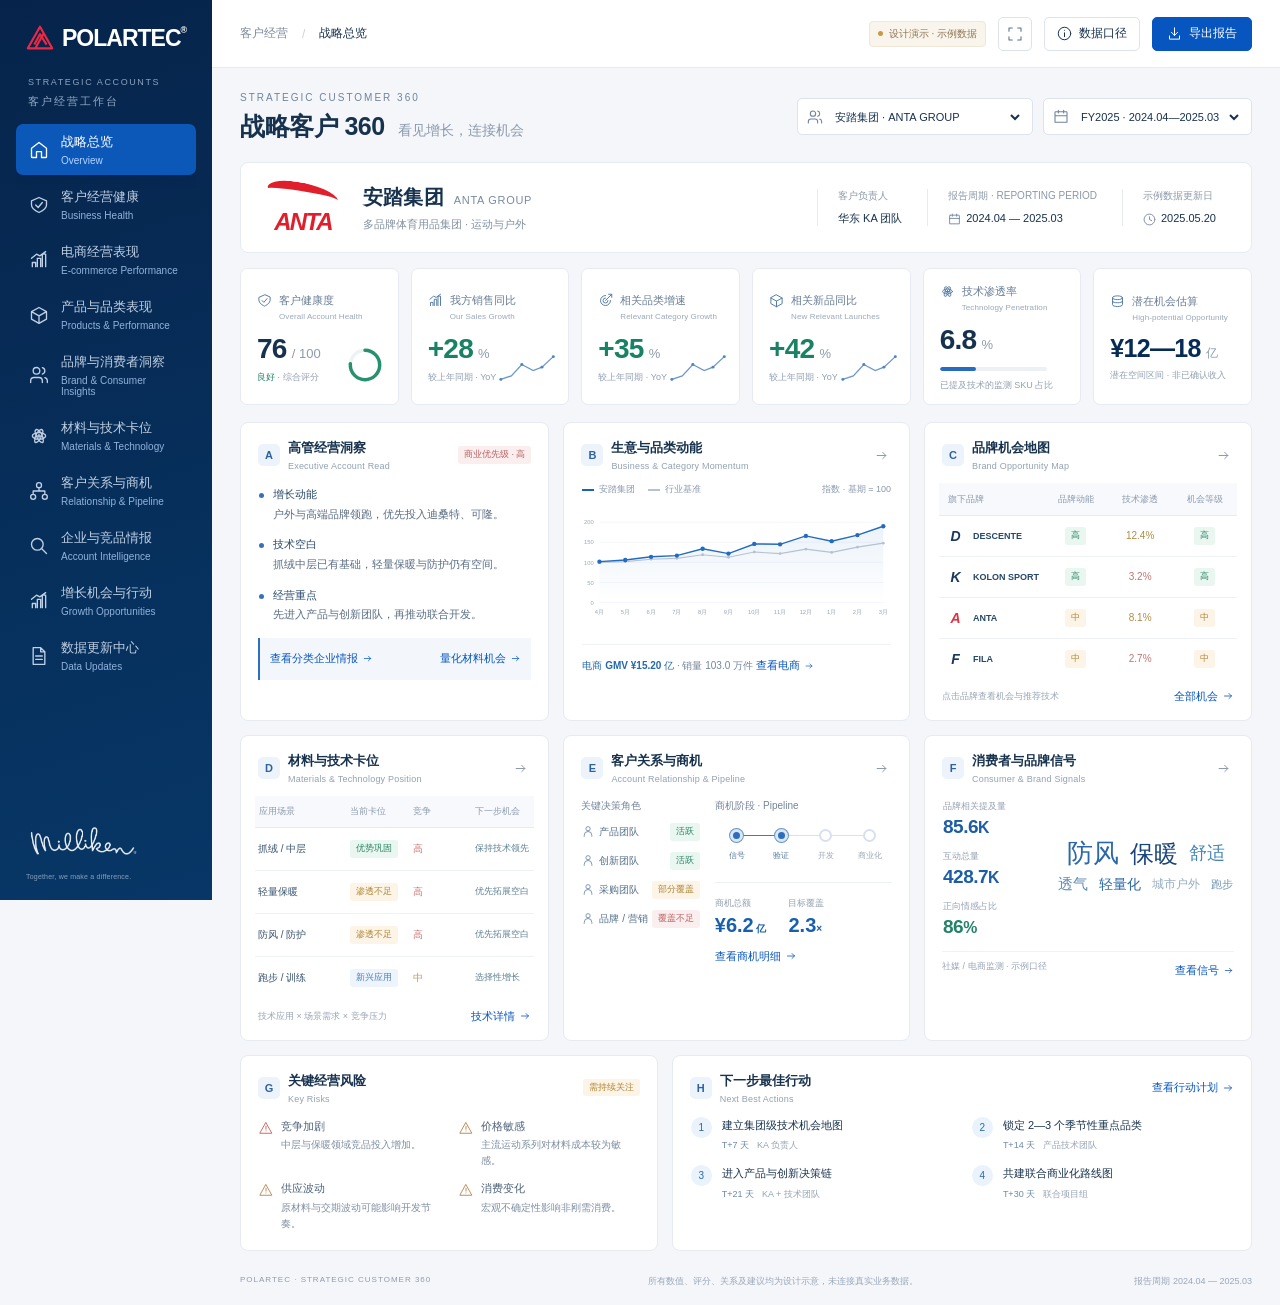
==== index.html @ 9e2d5780 "Build Polartec strategic customer 360 interactive demo" ====
<!doctype html>
<html lang="zh-CN">
<head>
  <meta charset="UTF-8">
  <meta name="viewport" content="width=device-width, initial-scale=1">
  <meta name="theme-color" content="#062b58">
  <meta name="description" content="美利肯 Polartec 战略客户经营看板交互设计演示。全部业务数据为示意数据。">
  <title>Polartec · Strategic Customer 360</title>
  <link rel="stylesheet" href="styles.css">
  <link rel="stylesheet" href="business.css">
</head>
<body>
  <aside class="sidebar" aria-label="主导航">
    <a href="#overview" class="wordmark" aria-label="Polartec 首页"><svg width="30" height="30" viewBox="0 0 32 32" fill="none" aria-hidden="true"><path d="M3 27 16 4l13 23H3Zm7-4 6-11 7 11M11 27 20 11" stroke="#ec2945" stroke-width="2.3" stroke-linejoin="round"/></svg><span>POLARTEC<sup>®</sup></span></a>
    <div class="workspace-label">STRATEGIC ACCOUNTS <span>客户经营工作台</span></div>
    <nav id="nav"></nav>
    <button class="mobile-nav-toggle" id="mobile-nav-toggle" aria-label="打开全部菜单" aria-expanded="false">•••</button>
    <div class="sidebar-bottom"><div class="account-team"><span class="avatar">KA</span><div><strong>战略客户团队</strong><span>Polartec China</span></div></div><img src="milliken-logo.png" class="milliken" alt="Milliken"><div class="sidebar-caption">Together, we make a difference.</div></div>
  </aside>
  <div class="app-shell">
    <header class="topbar"><div class="breadcrumb">客户经营 <span>/</span> <strong id="crumb">战略总览</strong></div><div class="topbar-tools"><span class="demo-label"><i></i> 设计演示 · 示例数据</span><button class="icon-button" id="present" title="会议展示模式" aria-label="开启会议展示模式"></button><button class="quiet-button" id="definitions"></button><button class="primary-button" id="export"></button></div></header>
    <main id="main"></main>
    <footer><span>POLARTEC · STRATEGIC CUSTOMER 360</span><span>所有数值、评分、关系及建议均为设计示意，未连接真实业务数据。</span><span id="foot-period"></span></footer>
  </div>
  <div id="modal-root"></div><div id="toast" role="status" aria-live="polite"></div>
  <button id="exit-present" hidden>退出展示模式 <kbd>Esc</kbd></button>
  <script src="jszip.min.js"></script><script src="data.js"></script><script src="app.js"></script><script src="business.js"></script>
</body>
</html>
---- styles.css ----
:root{--navy:#072b57;--blue:#0756bf;--blue2:#2674ce;--ink:#17324e;--muted:#7d8a9c;--line:#e6ebf2;--bg:#f4f6fa;--green:#198164;--amber:#b97c19;--red:#c65452;--font:Inter,"Arial","PingFang SC","Microsoft YaHei",sans-serif}
*{box-sizing:border-box}body{margin:0;background:var(--bg);color:var(--ink);font-family:var(--font);font-size:14px;-webkit-font-smoothing:antialiased}button,select,input{font:inherit}button,a,select,input{outline-offset:4px}button{cursor:pointer}button{color:inherit}a{color:inherit;text-decoration:none}button:disabled{opacity:.5;cursor:default}svg{vertical-align:middle;flex-shrink:0}.sidebar{position:fixed;inset:0 auto 0 0;width:212px;background:linear-gradient(163deg,#06244b,#073767);color:#d2dced;display:flex;flex-direction:column;padding:28px 16px;z-index:30}.wordmark{display:flex;align-items:center;gap:7px;margin:2px 9px 36px;color:#fff;font-size:23px;font-weight:800;letter-spacing:-1px}.wordmark sup{font-size:9px;vertical-align:top;letter-spacing:0}.workspace-label{font-size:9px;letter-spacing:1.6px;color:#8ca2bd;padding:0 12px;margin-bottom:19px}.workspace-label span{display:block;font-size:11px;letter-spacing:2px;margin-top:7px;color:#91a9c5}nav{display:flex;flex-direction:column;gap:7px}nav a{display:flex;align-items:center;gap:12px;padding:13px 13px;border-radius:7px;color:#c1d0e3;font-size:13px;transition:background .15s}nav a.active{background:#0c58b9;color:#fff;box-shadow:0 4px 12px #001c4b28}nav a:hover{background:#ffffff12}nav a.active:hover{background:#0c58b9}nav a span small{display:block;font-size:10px;margin-top:4px;color:#91b3dc;font-weight:400}nav a.active small{color:#b4d4ff}.nav-divider{height:1px;background:#ffffff15;margin:15px 12px}.sidebar-bottom{margin-top:auto;padding:28px 10px 0}.account-team{display:flex;gap:10px;align-items:center;padding-bottom:23px;margin-bottom:25px;border-bottom:1px solid #ffffff18}.avatar{display:grid;place-items:center;width:33px;height:33px;border:1px solid #ffffff25;border-radius:50%;font-size:11px;background:#ffffff0c}.account-team strong{font-size:11px;font-weight:500}.account-team div span{display:block;font-size:10px;color:#809cbf;margin-top:4px}.milliken{width:133px;filter:brightness(0) invert(1);opacity:.92}.sidebar-caption{font-size:8px;letter-spacing:.2px;color:#87a0bf;margin-top:11px;white-space:nowrap}.app-shell{margin-left:212px}.topbar{height:68px;border-bottom:1px solid var(--line);background:#fff;display:flex;align-items:center;justify-content:space-between;padding:0 28px;gap:20px}.breadcrumb{display:flex;align-items:center;gap:14px;font-size:12px;color:var(--muted);white-space:nowrap}.breadcrumb span{color:#c9d2dd}.breadcrumb strong{font-weight:500;color:var(--ink)}.topbar-tools{display:flex;align-items:center;gap:12px}.demo-label{font-size:10px;display:flex;align-items:center;gap:6px;color:#8e7656;background:#f9f5ec;border:1px solid #f0e8d5;padding:5px 8px;border-radius:4px;white-space:nowrap}.demo-label i{width:5px;height:5px;background:#c59a4a;border-radius:50%}.primary-button,.quiet-button,.icon-button{height:34px;border-radius:5px;display:inline-flex;align-items:center;justify-content:center;gap:7px;white-space:nowrap}.primary-button{background:var(--blue);color:#fff;border:1px solid var(--blue);padding:0 14px;font-size:12px;font-weight:500}.primary-button:hover{background:#064b9f}.quiet-button{background:#fff;border:1px solid #dce3ec;padding:0 12px;font-size:12px}.quiet-button:hover,.icon-button:hover{background:#f0f5fc}.icon-button{width:34px;border:1px solid #dce3ec;background:#fff;color:#59728d}.text-button{background:none;border:0;color:var(--blue);padding:3px 0;display:inline-flex;align-items:center;gap:4px;font-size:11px}.text-button:hover{text-decoration:underline}main{padding:24px 28px 12px;max-width:2000px;margin:auto}.page-title{display:flex;justify-content:space-between;align-items:center;margin-bottom:21px}.eyebrow{font-size:10px;letter-spacing:2px;color:#708499;margin:0 0 8px}.page-title h1{font-size:25px;letter-spacing:-.5px;margin:0;font-weight:650;line-height:1.2}.page-title h1 span{font-size:14px;color:#8c9aae;margin-left:13px;font-weight:400;letter-spacing:0}.filter-tools{display:flex;gap:10px;align-items:center}.select-wrap{height:37px;border:1px solid #dce3ec;border-radius:5px;background:#fff;display:flex;align-items:center;gap:8px;padding:0 9px;color:#6f829a}.select-wrap select{border:none;background:transparent;color:var(--ink);font-size:11px;max-width:206px;padding-right:6px;cursor:pointer}.customer-banner{border:1px solid var(--line);border-radius:8px;background:#fff;display:flex;align-items:center;justify-content:space-between;padding:18px 22px;margin-bottom:15px;min-height:91px;position:relative;overflow:hidden}.customer-banner:after{content:"";position:absolute;width:190px;height:150px;right:-64px;bottom:-130px;border:40px solid #f1f5fb;transform:rotate(-27deg);pointer-events:none}.customer-id{display:flex;align-items:center;gap:20px}.customer-logo{font-size:24px;font-style:italic;font-weight:900;letter-spacing:-1.8px;color:#e11e2b;min-width:80px;text-align:center;line-height:1}.customer-logo.anta:before{content:"";display:block;width:66px;height:16px;border-top:9px solid #e11e2b;border-radius:70% 80% 0 0;transform:skew(25deg) rotate(9deg);margin:auto auto 3px}.customer-logo.bosideng{font-size:16px;letter-spacing:-.8px}.customer-logo.lining{font-size:18px}.customer-names h2{font-size:20px;margin:0 0 6px;letter-spacing:.2px}.customer-names h2 span{font-size:11px;color:#788ba1;font-weight:400;margin-left:10px;letter-spacing:.7px}.customer-names p{font-size:11px;color:#8190a0;margin:0}.customer-meta{display:flex;gap:25px;margin-right:13px}.meta-item{padding-left:20px;border-left:1px solid var(--line)}.meta-item span{display:block;font-size:10px;color:#8b98a8;margin-bottom:6px}.meta-item strong{font-size:11px;font-weight:500}.meta-item strong svg{margin-right:5px;color:#6b81a0}.kpi-row{display:grid;grid-template-columns:repeat(6,minmax(0,1fr));gap:12px;margin-bottom:17px}.kpi{border:1px solid var(--line);border-radius:7px;background:#fff;padding:15px 16px 12px;position:relative;text-align:left;min-height:118px;transition:border-color .15s,box-shadow .15s;overflow:hidden}.kpi:hover{border-color:#9dbce5;box-shadow:0 4px 14px #183a6810}.kpi-kicker{display:flex;align-items:center;gap:7px;font-size:11px;color:#687d96;margin-bottom:4px}.kpi-kicker svg{color:#567ea9;width:15px;height:15px}.kpi-en{font-size:8px;color:#9aa8b9;display:block;letter-spacing:.1px;padding-left:22px;min-height:11px}.kpi-number{display:flex;align-items:baseline;gap:5px;margin-top:12px;font-size:28px;font-weight:650;letter-spacing:-.7px;line-height:1}.kpi-number small{font-size:13px;color:#8d9baa;letter-spacing:0;font-weight:400}.positive{color:var(--green)}.kpi-foot{font-size:9px;color:#91a0b1;margin-top:8px}.kpi-foot span{font-weight:500;color:var(--green)}.kpi-spark{position:absolute;right:12px;bottom:22px;width:57px;height:28px;opacity:.8}.health-ring{position:absolute;right:14px;bottom:20px;width:38px;height:38px}.mini-progress{height:4px;background:#edf1f6;border-radius:4px;width:86%;margin-top:13px;overflow:hidden}.mini-progress i{display:block;background:#276cc2;height:100%;border-radius:4px}.opportunity-number{font-size:25px;color:var(--navy);white-space:nowrap}.opportunity-number small{font-size:12px}.overview-grid{display:grid;grid-template-columns:1fr 1.12fr 1.06fr;gap:14px}.card{background:#fff;border:1px solid var(--line);border-radius:8px;min-width:0;overflow:hidden}.card-head{display:flex;align-items:center;justify-content:space-between;gap:7px;padding:16px 17px 12px}.card-heading{display:flex;align-items:center;gap:8px;min-width:0}.section-letter{width:22px;height:22px;border-radius:5px;background:#edf3fb;color:#2d629e;font-size:11px;display:grid;place-items:center;flex-shrink:0;font-weight:600}.card h3{font-size:13px;margin:0;font-weight:600;white-space:nowrap}.card-heading small{display:block;font-size:9px;color:#92a1b2;font-weight:400;margin-top:4px;letter-spacing:.2px}.more{background:none;border:0;padding:3px;color:#8c9cae}.badge{display:inline-flex;align-items:center;justify-content:center;border-radius:3px;font-size:9px;line-height:1.1;padding:4px 6px;white-space:nowrap;gap:3px;font-weight:500}.badge.good{background:#eaf6f0;color:#278366}.badge.warn{background:#fcf4e6;color:#b18435}.badge.risk{background:#faeeee;color:#ba6262}.badge.blue{background:#edf4fc;color:#4c7fb6}.badge.neutral{background:#f0f2f6;color:#8391a2}.insight-list{padding:2px 18px 5px;display:grid;gap:12px}.insight-item{display:flex;gap:9px;align-items:flex-start;line-height:1.7}.insight-marker{height:5px;width:5px;flex-shrink:0;border-radius:50%;background:#3772b9;margin-top:8px}.insight-item p{font-size:11px;margin:0;color:#596d83}.insight-item p strong{display:block;font-size:11px;color:#294a6c;font-weight:550;margin-bottom:1px}.insight-foot{margin:9px 17px 15px;padding:9px 10px;background:#f3f7fc;border-left:2px solid #2b70c2;font-size:10px;color:#587695;line-height:1.6}.legend{display:flex;align-items:center;gap:13px;padding:0 18px;margin:0 0 4px;font-size:9px;color:#8a99ac}.legend span{display:flex;align-items:center;gap:5px}.legend i{display:block;width:12px;height:2px;background:#1762ba}.legend .gray{background:#b7c2d1}.line-chart{padding:0 13px;position:relative}.line-chart svg{width:100%;height:135px;overflow:visible}.chart-note{margin:9px 18px 14px;border-top:1px solid #eef1f5;padding-top:9px;color:#73879c;font-size:10px;line-height:1.6}.chart-note strong{color:#2568ac;font-weight:550}.chart-tooltip{position:absolute;background:#173d66;color:#fff;box-shadow:0 4px 15px #12345630;border-radius:4px;padding:8px 10px;font-size:10px;line-height:1.8;pointer-events:none;transform:translateX(-50%);z-index:10;min-width:120px}.chart-tooltip strong{font-size:11px;display:block}.chart-point{cursor:pointer}.chart-point:hover{stroke-width:7;stroke:#b5d7ff}.matrix{width:calc(100% - 28px);margin:0 14px 0;border-collapse:collapse;table-layout:fixed}.matrix th{color:#8b9aad;font-size:9px;font-weight:400;padding:9px 3px;text-align:center;border-bottom:1px solid #e7ecf2;background:#f7f9fc;line-height:1.6}.matrix th:first-child{text-align:left;padding-left:9px;width:35%}.matrix td{text-align:center;font-size:10px;padding:11px 3px;border-bottom:1px solid #eef1f6;line-height:1.2}.matrix td:first-child{text-align:left;padding-left:5px}.matrix tr:last-child td{border:0}.matrix tbody tr{cursor:pointer}.matrix tbody tr:hover{background:#f5f8fd}.brand-cell{display:flex;align-items:center;gap:6px;font-size:9px;font-weight:600;color:#274968;white-space:nowrap}.brand-symbol{font-family:Arial,sans-serif;font-style:italic;font-size:14px;font-weight:900;display:grid;place-items:center;width:23px;flex-shrink:0;color:#1a385b}.brand-symbol.red{color:#dc3444}.brand-count{color:#93a1b1;font-size:9px;font-weight:400;padding-top:7px;display:block}.card-bottom{padding:7px 17px 13px;display:flex;justify-content:space-between;align-items:center;font-size:9px;color:#98a5b5}.material-table{width:calc(100% - 28px);margin:0 14px;border-collapse:collapse;table-layout:fixed}.material-table th{font-size:9px;background:#f7f9fc;color:#8b9aad;font-weight:400;padding:9px 3px;border-bottom:1px solid var(--line);text-align:left}.material-table th:first-child{width:33%;padding-left:4px}.material-table td{font-size:10px;padding:12px 3px;border-bottom:1px solid #eef1f6}.material-table tr:last-child td{border:0}.material-table td:first-child{font-weight:500;color:#38536e}.material-table .next{font-size:9px;color:#5c8194}.material-table tbody tr{cursor:pointer}.material-table tbody tr:hover{background:#f5f8fd}.relationship-body{display:grid;grid-template-columns:.8fr 1.2fr;gap:15px;padding:3px 17px 12px}.subhead{font-size:10px;color:#72859b;font-weight:500;margin-bottom:10px}.roles{display:flex;flex-direction:column;gap:11px}.role{display:flex;align-items:center;justify-content:space-between;gap:4px;white-space:nowrap;font-size:10px;color:#526e88}.role>span:first-child{display:flex;align-items:center;gap:5px}.role svg{color:#6e8ba9}.stages{display:flex;margin-top:16px;margin-bottom:21px;justify-content:space-between}.stage{position:relative;flex:1;text-align:center;font-size:8px;color:#9aa7b7}.stage:before{content:"";height:1px;left:-50%;right:50%;top:6px;background:#d9e1ec;position:absolute}.stage:first-child:before{display:none}.stage-dot{width:13px;height:13px;border:2px solid #d7e0ec;background:#fff;border-radius:50%;display:block;position:relative;margin:0 auto 8px;z-index:1}.stage.done:before{background:#397bc5}.stage.done .stage-dot{background:#2c6dbc;border:3px solid #d9e7f7;box-shadow:0 0 0 1px #6795c8}.stage.done{color:#557a9f}.pipeline-kpis{border-top:1px solid #edf1f6;display:flex;gap:22px;padding-top:10px;margin-bottom:9px}.pipeline-kpis span{font-size:9px;color:#93a1b1}.pipeline-kpis strong{display:block;color:#185fae;font-size:20px;font-weight:600;margin-top:4px}.pipeline-kpis small{font-size:10px}.signals-body{display:grid;grid-template-columns:.75fr 1.25fr;gap:10px;padding:4px 18px 13px}.signal-values{display:grid;gap:12px}.signal-values span{display:block;font-size:9px;color:#93a1b1;margin-bottom:3px}.signal-values strong{color:#1c5da5;font-size:19px;font-weight:600;letter-spacing:-.5px}.signal-values .sentiment{color:#258268}.wordcloud{align-self:center;display:flex;flex-wrap:wrap;justify-content:center;align-content:center;gap:8px 11px;line-height:1.1;padding:4px 0 10px}.wordcloud button{border:0;background:none;padding:0;color:#2a68a6;font-weight:500}.wordcloud button:hover{color:#0b3a72;text-decoration:underline}.wordcloud button:nth-child(1){font-size:26px}.wordcloud button:nth-child(2){font-size:24px;color:#194578}.wordcloud button:nth-child(3){font-size:18px;color:#4486b6}.wordcloud button:nth-child(4){font-size:15px;color:#618cb2}.wordcloud button:nth-child(5){font-size:14px}.wordcloud button:nth-child(6){font-size:12px;color:#96acc2}.wordcloud button:nth-child(7){font-size:11px;color:#6e92b2}.signals-foot{border-top:1px solid #f0f2f6;margin:0 17px;padding:8px 0 12px;font-size:9px;color:#98a5b5;display:flex;justify-content:space-between}.bottom-grid{display:grid;grid-template-columns:.9fr 1.25fr;gap:14px;margin-top:14px}.risk-body{display:grid;grid-template-columns:1fr 1fr;gap:11px 20px;padding:2px 18px 18px}.risk-item{display:flex;gap:8px;align-items:flex-start}.risk-item svg{color:#b98750;margin-top:3px}.risk-item p{margin:0;font-size:10px;color:#7e8ea0;line-height:1.6}.risk-item p strong{font-size:11px;color:#4d6279;display:block;font-weight:500;margin-bottom:2px}.risk-item.high svg{color:#cc645b}.actions-grid{display:grid;grid-template-columns:1fr 1fr;gap:13px 20px;padding:1px 18px 17px}.action-item{display:flex;gap:10px;align-items:flex-start}.action-index{border-radius:50%;background:#eaf2fc;color:#2868b3;width:21px;height:21px;display:grid;place-items:center;font-size:10px;flex-shrink:0}.action-copy strong{font-size:11px;font-weight:500;display:block;line-height:1.6}.action-copy small{font-size:9px;display:block;margin-top:5px;color:#96a4b4}.action-copy small b{font-weight:400;color:#6d8aa9;margin-right:8px}footer{padding:12px 28px 17px;display:flex;justify-content:space-between;gap:20px;max-width:2000px;margin:auto;font-size:9px;color:#9aa7b8}footer>span:first-child{font-size:8px;letter-spacing:1px;color:#8d9bad}.detail-intro{margin:3px 0 20px;color:#7890a9;line-height:1.8;font-size:12px}.detail-grid{display:grid;grid-template-columns:1.3fr 1fr;gap:16px}.detail-grid>.card{min-height:260px}.detail-grid .line-chart svg{height:250px}.detail-grid .card{margin-bottom:0}.detail-full{grid-column:1/-1}.detail-card-body{padding:7px 22px 22px}.big-statement{font-size:21px;font-weight:550;line-height:1.6;letter-spacing:-.4px;margin:4px 0 20px}.detail-kpis{display:grid;grid-template-columns:repeat(3,1fr);gap:16px;margin-top:20px}.detail-kpi{border-left:2px solid #dbe7f5;padding:2px 0 2px 12px}.detail-kpi small{display:block;font-size:11px;color:#8b9db1}.detail-kpi strong{display:block;color:#1b61a9;font-size:29px;font-weight:600;margin-top:8px}.data-table{width:100%;border-collapse:collapse;font-size:12px}.data-table th{text-align:left;background:#f7f9fc;color:#8595a9;font-size:10px;font-weight:500;padding:12px}.data-table td{padding:15px 12px;border-bottom:1px solid #eaf0f6;line-height:1.6}.data-table tr:last-child td{border-bottom:0}.data-table tbody tr[data-brand],.data-table tbody tr[data-material]{cursor:pointer}.data-table tbody tr[data-brand]:hover,.data-table tbody tr[data-material]:hover{background:#f5f9fd}.table-scroll{overflow-x:auto}.opportunity-grid{display:grid;grid-template-columns:repeat(4,1fr);gap:15px}.brand-card{border:1px solid var(--line);border-radius:7px;padding:20px;background:white;cursor:pointer;text-align:left}.brand-card:hover{border-color:#8aaed9}.brand-card h3{margin:15px 0 4px;font-size:15px}.brand-card p{font-size:11px;color:#889aae;line-height:1.6}.brand-card strong{font-size:24px;color:#1d5f9f;display:block;margin:20px 0 6px}.brand-card small{color:#91a0b0;font-size:10px}.bar-row{display:grid;grid-template-columns:100px 1fr 60px;gap:12px;align-items:center;margin:17px 0;font-size:11px}.bar-track{height:7px;border-radius:4px;background:#edf2f8;overflow:hidden}.bar-track i{height:100%;display:block;background:#3679c1;border-radius:4px}.bar-row>b{font-size:11px;font-weight:500;color:#5c7fa2;text-align:right}.role-detail{display:flex;justify-content:space-between;align-items:center;padding:15px 0;border-bottom:1px solid var(--line);font-size:12px}.role-detail:last-child{border:0}.role-detail small{display:block;font-size:10px;color:#8da0b6;margin-top:5px}.action-table td:first-child{width:50%}.action-table strong{font-size:12px;font-weight:550}.action-table p{font-size:10px;margin:4px 0;color:#8a9caf}.action-check{display:inline-flex;align-items:center;gap:7px;font-size:11px;color:#69809a;cursor:pointer}.action-check input{accent-color:#1c67b7;width:15px;height:15px}.completed-action strong{text-decoration:line-through;color:#90a1b5}.progress-note{font-size:11px;color:#8193a8;line-height:1.8;padding:12px 18px;border:1px solid #e6edf6;border-radius:6px;background:#fff;margin-bottom:16px}.progress-note strong{color:#276bad}.modal-overlay{position:fixed;inset:0;background:#071d3e66;backdrop-filter:blur(3px);z-index:100;display:flex;align-items:center;justify-content:center;padding:25px}.modal{width:760px;max-width:100%;max-height:90vh;background:white;border-radius:11px;box-shadow:0 20px 100px #00193640;display:flex;flex-direction:column;overflow:hidden}.modal.wide{width:1020px}.modal.drawer{position:absolute;right:0;top:0;bottom:0;border-radius:0;width:560px;max-height:100vh}.modal-header{display:flex;justify-content:space-between;align-items:flex-start;padding:25px 27px 20px;border-bottom:1px solid var(--line);gap:15px}.modal-header h2{margin:0;font-size:20px;font-weight:600;line-height:1.5}.modal-header p{font-size:11px;color:#889aaf;margin:5px 0 0;line-height:1.7}.modal-close{background:#f4f7fb;border:0;border-radius:50%;width:29px;height:29px;display:grid;place-items:center;color:#7e92a9;flex-shrink:0}.modal-body{padding:22px 27px;overflow:auto;line-height:1.7}.modal-body h3{font-size:13px;color:#476d96;margin:23px 0 8px}.modal-body h3:first-child{margin-top:0}.modal-body p{font-size:12px;color:#788ba3;margin:6px 0 12px}.modal-body .metric-value{font-size:40px;color:#165a9f;font-weight:600;line-height:1.2;margin:0 0 22px}.modal-body .metric-value small{font-size:15px;color:#92a2b5;font-weight:400}.definition-row{padding:20px 0;border-bottom:1px solid var(--line)}.definition-row:first-child{padding-top:0}.definition-row:last-child{border:0}.definition-row h3{margin:0 0 8px!important;color:#234c7a;font-size:14px;display:flex;gap:12px;align-items:center}.definition-row p{margin:7px 0;font-size:11px}.definition-row small{color:#95a3b5;font-size:10px}.formula{border:1px solid #e2ebf6;background:#f6f9fd;padding:12px 15px;border-radius:5px;color:#527ba4;font-size:12px;line-height:1.8}.modal-footer{display:flex;justify-content:space-between;align-items:center;border-top:1px solid var(--line);padding:16px 27px;gap:20px;font-size:10px;color:#99a7b6}.modal-actions{display:flex;gap:10px}.callout{font-size:11px;color:#6d85a0;background:#f1f6fc;padding:13px 15px;border-left:2px solid #7ca6d6;margin:18px 0;line-height:1.8}.source-list{display:grid;grid-template-columns:1fr 1fr;gap:12px;margin:16px 0}.source-item{border:1px solid var(--line);border-radius:6px;padding:14px}.source-item h3{margin:0 0 7px;color:#365d88}.source-item small{font-size:10px;color:#91a1b3}.source-item .badge{margin-top:10px}.export-options{display:grid;grid-template-columns:1fr 1fr;gap:16px}.export-option{padding:22px;border:1px solid #dce6f2;border-radius:7px;background:#fff;text-align:left}.export-option:hover{border-color:#80a5d3;background:#f9fbfe}.export-option>svg{color:#2870b9;margin-bottom:18px}.export-option strong{display:block;font-size:14px;font-weight:550;margin-bottom:6px}.export-option small{font-size:11px;color:#91a0b2;line-height:1.7}.search-field{padding:10px 12px;border:1px solid #dce5ef;border-radius:5px;width:100%;font-size:12px;margin-bottom:18px}#toast{position:fixed;bottom:25px;left:calc(50% + 100px);transform:translateX(-50%) translateY(20px);background:#143c67;color:#fff;border-radius:6px;padding:12px 20px;font-size:12px;z-index:200;pointer-events:none;opacity:0;transition:.2s}#toast.show{opacity:1;transform:translateX(-50%) translateY(0)}#exit-present{position:fixed;bottom:14px;right:20px;z-index:40;border:1px solid #d2dfec;background:#fffffff0;color:#6e859e;border-radius:5px;padding:7px 12px;font-size:10px}kbd{padding:2px 4px;border:1px solid #d4dfe9;border-radius:3px;background:#f5f8fc;margin-left:7px}.presentation .sidebar,.presentation .topbar{display:none}.presentation .app-shell{margin-left:0}.presentation main{padding-top:18px}.presentation footer{padding-right:160px}.empty-state{padding:35px;text-align:center;color:#8799af;font-size:12px}.visually-hidden{position:absolute;width:1px;height:1px;overflow:hidden;clip:rect(0,0,0,0)}
@media(min-width:1700px){.sidebar{width:230px;padding-top:32px}.app-shell{margin-left:230px}.topbar{height:76px;padding:0 35px}main{padding:26px 35px 13px}.page-title{margin-bottom:24px}.page-title h1{font-size:28px}.customer-banner{padding:22px 27px;min-height:100px;margin-bottom:17px}.customer-names h2{font-size:23px}.customer-names p{font-size:12px}.customer-logo{font-size:30px;min-width:100px}.customer-names h2 span{font-size:13px}.meta-item span{font-size:11px}.meta-item strong{font-size:12px}.kpi{min-height:130px;padding:17px 19px 14px}.kpi-kicker{font-size:13px}.kpi-en{font-size:9px}.kpi-number{font-size:33px}.kpi-spark{width:67px;height:35px;right:15px;bottom:22px}.kpi-foot{font-size:10px}.health-ring{width:44px;height:44px}.opportunity-number{font-size:29px}.overview-grid{gap:17px}.card-head{padding:18px 20px 14px}.card h3{font-size:15px}.card-heading small{font-size:10px}.section-letter{width:25px;height:25px;font-size:12px}.insight-list{padding:4px 22px 6px;gap:13px}.insight-item p,.insight-item p strong{font-size:13px}.insight-foot{margin:10px 21px 18px;font-size:11px;padding:10px 12px}.legend{font-size:10px}.line-chart svg{height:156px}.chart-note{font-size:11px}.matrix th{font-size:10px;padding:10px 3px}.matrix td{font-size:12px;padding:13px 3px}.brand-cell{font-size:11px}.badge{font-size:10px}.card-bottom{font-size:10px}.material-table th{font-size:10px;padding:11px 3px}.material-table td{font-size:12px;padding:14px 4px}.material-table .next{font-size:11px}.relationship-body{padding:5px 20px 16px;gap:20px}.subhead{font-size:11px}.roles{gap:14px}.role{font-size:11px}.stage{font-size:9px}.pipeline-kpis strong{font-size:24px}.pipeline-kpis span{font-size:10px}.signal-values span{font-size:11px}.signal-values strong{font-size:24px}.signals-body{padding:5px 22px 15px}.wordcloud button:nth-child(1){font-size:33px}.wordcloud button:nth-child(2){font-size:31px}.wordcloud button:nth-child(3){font-size:24px}.wordcloud button:nth-child(4){font-size:18px}.wordcloud button:nth-child(5){font-size:17px}.wordcloud button:nth-child(6){font-size:14px}.wordcloud button:nth-child(7){font-size:13px}.signals-foot{font-size:10px}.bottom-grid{margin-top:17px;gap:17px}.risk-body{padding:3px 22px 22px;gap:14px 22px}.risk-item p{font-size:11px}.risk-item p strong{font-size:12px}.actions-grid{padding:3px 22px 20px;gap:16px 22px}.action-copy strong{font-size:12px}.action-copy small{font-size:10px}footer{padding:13px 35px 18px;font-size:10px}}
@media(max-width:1250px){.sidebar{width:185px;padding-left:10px;padding-right:10px}.wordmark{font-size:21px}.app-shell{margin-left:185px}.topbar{padding:0 20px}.demo-label{display:none}main{padding:20px}.page-title h1{font-size:22px}.page-title h1 span{display:none}.customer-meta{gap:16px}.meta-item:first-child{display:none}.kpi-row{gap:8px}.kpi{padding:13px 11px}.kpi-kicker{font-size:10px;gap:4px}.kpi-en{padding-left:19px;font-size:7px}.kpi-number{font-size:25px}.kpi-spark{width:38px;right:9px;bottom:21px}.health-ring{width:31px;height:31px;right:10px}.opportunity-number{font-size:20px}.card-head{padding:14px 12px 10px}.card h3{font-size:12px}.card-heading{gap:6px}.card-heading small{font-size:8px}.overview-grid{gap:10px;grid-template-columns:1fr 1.05fr 1fr}.insight-list{padding:2px 12px 4px}.insight-foot{margin:8px 12px 13px}.relationship-body{padding:3px 11px 12px;gap:9px}.role{font-size:9px}.role svg{display:none}.badge{font-size:8px;padding:4px 5px}.wordcloud{gap:7px}.wordcloud button:nth-child(1){font-size:23px}.wordcloud button:nth-child(2){font-size:21px}.wordcloud button:nth-child(3){font-size:17px}.matrix{width:calc(100% - 18px);margin:0 9px}.brand-cell{font-size:8px;gap:3px}.brand-symbol{width:16px}.brand-count{font-size:8px}.material-table{width:calc(100% - 18px);margin:0 9px}.material-table td{font-size:9px}.material-table .next{font-size:8px}.material-table th{font-size:8px}.card-bottom{padding-left:12px;padding-right:12px}.bottom-grid{gap:10px}.actions-grid{padding-left:12px;padding-right:12px;gap:13px}.customer-names h2{font-size:19px}.customer-names h2 span{font-size:10px}.opportunity-grid{grid-template-columns:repeat(2,1fr)}footer{padding:8px 20px 15px;gap:10px}footer>span:first-child{display:none}}
@media(max-width:1000px){.sidebar{width:70px;padding:23px 10px}.wordmark{margin:0 auto 28px}.wordmark>span,.workspace-label,nav a span,.sidebar-bottom{display:none}nav a{padding:14px;justify-content:center;gap:0}.app-shell{margin-left:70px}.kpi-row{grid-template-columns:repeat(3,1fr)}.kpi{min-height:110px}.kpi-kicker{font-size:12px}.kpi-en{font-size:9px}.kpi-spark{width:70px;right:15px;bottom:21px}.health-ring{width:40px;height:40px}.overview-grid{grid-template-columns:1fr 1fr}.card h3{font-size:14px}.card-heading small{font-size:9px}.overview-grid>.card:last-child,.overview-grid>.card:nth-child(3){grid-column:auto}.bottom-grid{grid-template-columns:1fr}.card-head{padding:17px}.brand-cell{font-size:10px;gap:6px}.matrix td{font-size:11px}.material-table td{font-size:11px}.material-table .next{font-size:10px}.relationship-body{padding:7px 18px 20px;gap:20px}.role{font-size:11px}.badge{font-size:9px}.insight-list{padding:3px 18px 6px}.insight-foot{margin:10px 18px 15px}.customer-meta .meta-item:last-child{display:none}.signals-body{padding:6px 20px 15px}.risk-body,.actions-grid{padding:7px 19px 20px}.detail-grid{grid-template-columns:1fr}.filter-tools{gap:7px}.select-wrap{padding:0 7px}.select-wrap select{max-width:170px}.detail-full{grid-column:auto}.data-table{min-width:560px}.modal{width:690px}}
@media(max-width:680px){.sidebar{position:sticky;top:0;width:100%;height:56px;padding:0 14px;flex-direction:row;align-items:center;justify-content:space-between;z-index:30}.wordmark{margin:0}.wordmark svg{height:25px;width:25px}.wordmark>span{display:block;font-size:18px}nav{flex-direction:row;gap:4px}nav a{padding:10px;border-radius:4px}nav a svg{width:17px;height:17px}nav a:nth-child(n+4){display:none}.app-shell{margin-left:0}.topbar{height:56px;padding:0 16px}.breadcrumb{font-size:11px;gap:8px}.topbar-tools{gap:6px}.topbar-tools .quiet-button{font-size:0;gap:0;width:31px;padding:0}.topbar-tools .primary-button{font-size:10px;padding:0 9px;height:31px}.topbar-tools .icon-button{display:none}main{padding:20px 14px 10px}.page-title{display:block;margin-bottom:15px}.eyebrow{font-size:8px;letter-spacing:1.5px}.page-title h1{font-size:23px}.filter-tools{margin-top:17px;justify-content:space-between}.select-wrap{width:50%;gap:5px;height:34px}.select-wrap select{width:100%;font-size:10px;max-width:100%}.select-wrap>svg{width:14px}.customer-banner{padding:17px 13px;min-height:auto;margin-bottom:12px}.customer-id{gap:13px}.customer-logo{font-size:20px;min-width:54px}.customer-logo.anta:before{width:47px;height:10px;border-top-width:7px}.customer-logo.lining{font-size:14px}.customer-logo.bosideng{font-size:11px}.customer-names h2{font-size:17px;margin-bottom:5px}.customer-names h2 span{display:block;font-size:8px;margin:6px 0 0}.customer-names p{font-size:9px;line-height:1.8}.customer-meta{display:none}.kpi-row{gap:8px;margin-bottom:12px;grid-template-columns:repeat(2,1fr)}.kpi{min-height:112px;padding:14px 13px}.kpi-kicker{font-size:11px}.kpi-en{font-size:7px;padding-left:19px}.kpi-number{font-size:28px}.kpi-number small{font-size:11px}.kpi-spark{width:52px;height:26px;right:12px;bottom:22px}.health-ring{width:35px;height:35px;right:13px;bottom:21px}.opportunity-number{font-size:25px}.kpi-foot{font-size:8px}.overview-grid{grid-template-columns:1fr;gap:12px}.card-head{padding:17px 16px 13px}.card h3{font-size:14px}.card-heading small{font-size:9px}.insight-list{gap:11px;padding:2px 17px 7px}.insight-item p,.insight-item p strong{font-size:12px}.insight-foot{font-size:10px;margin:8px 17px 17px}.line-chart svg{height:160px}.legend{font-size:10px}.chart-note{font-size:11px}.matrix{width:calc(100% - 30px);margin:0 15px}.matrix th{font-size:10px}.matrix td{font-size:11px;padding:14px 4px}.brand-cell{font-size:10px}.brand-symbol{width:25px}.brand-count{font-size:9px}.material-table{width:calc(100% - 30px);margin:0 15px}.material-table th{font-size:9px}.material-table td{padding:15px 3px;font-size:11px}.material-table .next{font-size:10px}.relationship-body{grid-template-columns:.9fr 1.1fr;gap:20px;padding:5px 18px 18px}.roles{gap:14px}.role{font-size:11px}.role svg{display:block}.signals-body{padding:5px 20px 20px;gap:17px}.signal-values{gap:16px}.signal-values strong{font-size:24px}.wordcloud button:nth-child(1){font-size:30px}.wordcloud button:nth-child(2){font-size:28px}.wordcloud button:nth-child(3){font-size:22px}.bottom-grid{margin-top:12px;gap:12px}.risk-body{gap:15px}.risk-item p{font-size:10px}.risk-item p strong{font-size:11px}.actions-grid{grid-template-columns:1fr;gap:17px}.action-copy strong{font-size:12px}.action-copy small{font-size:10px}.risk-body{grid-template-columns:1fr 1fr}.action-index{width:23px;height:23px}.card-bottom{font-size:9px;padding:8px 16px 14px}.opportunity-grid{gap:10px}.brand-card{padding:16px 13px}.brand-card h3{font-size:11px}.brand-card strong{font-size:19px}.brand-card p{font-size:10px}.detail-intro{font-size:11px}.detail-kpis{gap:9px}.detail-kpi{padding-left:8px}.detail-kpi small{font-size:9px}.detail-kpi strong{font-size:24px}.detail-grid>.card{min-height:0}.modal-overlay{padding:12px}.modal{max-height:94vh;border-radius:8px}.modal.drawer{width:100%}.modal-header{padding:20px}.modal-header h2{font-size:18px}.modal-body{padding:20px}.modal-body .data-table{min-width:500px}.modal-footer{padding:15px 20px;font-size:9px;gap:10px}.modal-footer>span{max-width:140px}.source-list{grid-template-columns:1fr}.export-options{grid-template-columns:1fr}.export-option{padding:18px}.modal-actions{gap:7px}.modal-actions .quiet-button{padding:0 9px}footer{font-size:8px;padding:11px 16px 20px;line-height:1.7}footer>span:last-child{display:none}#toast{left:50%;max-width:90%;white-space:nowrap;font-size:11px}}
@media print{@page{size:A3 landscape;margin:8mm}body{background:white;font-size:12px;-webkit-print-color-adjust:exact;print-color-adjust:exact}.sidebar,.topbar,.filter-tools,.modal-overlay,#toast,#exit-present,.more,.text-button{display:none!important}.app-shell{margin:0}main{padding:0;max-width:none}.page-title{margin-bottom:12px}.page-title h1{font-size:25px}.customer-banner{margin-bottom:12px;min-height:70px;padding:12px 18px}.kpi-row{grid-template-columns:repeat(6,1fr);gap:8px}.kpi{min-height:100px;padding:12px}.kpi-kicker{font-size:11px}.kpi-en{font-size:8px}.kpi-number{font-size:28px}.overview-grid{grid-template-columns:1fr 1.12fr 1.06fr;gap:10px}.bottom-grid{grid-template-columns:.9fr 1.25fr;gap:10px;margin-top:10px}.card{break-inside:avoid}.card-head{padding:12px 15px 9px}.card h3{font-size:13px}.card-heading small{font-size:9px}.insight-item p,.insight-item p strong{font-size:11px}.insight-list{gap:9px}.line-chart svg{height:130px}.matrix td{padding:10px 3px}.material-table td{padding:11px 3px}.risk-body,.actions-grid{padding-bottom:14px}.risk-item p,.action-copy small{font-size:9px}.action-copy strong{font-size:11px}footer{padding:12px 0 0;font-size:9px}.detail-grid{grid-template-columns:1.3fr 1fr}.detail-full{grid-column:1/-1}.table-scroll{overflow:visible}.data-table{min-width:0}.opportunity-grid{grid-template-columns:repeat(4,1fr)}a{text-decoration:none}.modal-open{overflow:visible!important}}
---- business.css ----
@media(min-width:1400px) and (min-height:850px){
body[data-page="overview"] .kpi{padding-top:11px;padding-bottom:10px}
body[data-page="overview"] .kpi-kicker svg{height:14px;width:14px}
body[data-page="overview"] .kpi-en{min-height:9px;line-height:9px}
body[data-page="overview"] .kpi-number{font-size:28px;margin-top:6px}
body[data-page="overview"] .kpi-foot{margin-top:5px}
body[data-page="overview"] .mini-progress{margin-top:5px}
body[data-page="overview"] .card-head{padding-top:11px;padding-bottom:8px}
body[data-page="overview"] .card-bottom{padding-top:5px;padding-bottom:8px}
body[data-page="overview"] .card-bottom .text-button{line-height:1.2;padding:0}
body[data-page="overview"] .matrix td{padding-top:8px;padding-bottom:8px}
body[data-page="overview"] .material-table td{padding-top:8px;padding-bottom:8px}
body[data-page="overview"] .line-chart svg{height:115px}
body[data-page="overview"] .insight-list{gap:8px}
body[data-page="overview"] .signals-foot{padding-top:5px;padding-bottom:8px}
body[data-page="overview"] .signals-foot .text-button{padding:0;line-height:1.2}
}

.sidebar nav{overflow:auto;scrollbar-width:thin;scrollbar-color:#ffffff20 transparent;min-height:0}.sidebar nav a{padding-top:10px;padding-bottom:10px}.sidebar .nav-divider{display:none}.sidebar .sidebar-bottom{padding-top:18px}.sidebar .account-team{padding-bottom:16px;margin-bottom:17px}.analysis-toolbar{display:flex;align-items:center;justify-content:space-between;gap:15px;margin:0 0 17px}.analysis-filters{display:flex;gap:15px;align-items:center;flex-wrap:wrap}.analysis-filters>label{font-size:10px;color:#8899ae;display:flex;align-items:center;gap:7px}.analysis-filters select{border:1px solid #dbe4ef;background:#fff;border-radius:5px;padding:8px 9px;font-size:11px;color:#4c6887;max-width:156px}.commerce-stats{display:grid;grid-template-columns:repeat(4,1fr);gap:14px;margin-bottom:17px}.commerce-stat{padding:20px 22px;border:1px solid var(--line);background:#fff;border-radius:8px}.commerce-stat>span{display:block;font-size:11px;color:#8295ad}.commerce-stat>strong{display:block;font-weight:600;font-size:30px;color:#195c9f;margin:13px 0 10px;letter-spacing:-.5px}.commerce-stat small{font-size:11px;font-weight:400;letter-spacing:0;color:#92a5bb;margin-left:6px}.commerce-stat p{font-size:10px;color:#9aa9ba;margin:0;line-height:1.7}.segmented{display:flex;border-radius:4px;background:#f2f5f9;padding:3px;flex-shrink:0}.segmented button{border:0;background:transparent;border-radius:3px;padding:5px 8px;color:#8497ad;font-size:10px}.segmented button.selected{color:#2b68ad;background:#fff;box-shadow:0 1px 4px #1b476b15}.commerce-chart{padding:5px 15px}.commerce-chart svg{display:block;width:100%;height:auto;margin-top:15px}.comparison-bars{display:flex;flex-direction:column;gap:15px}.comparison-bar>div:first-child{display:flex;align-items:center;justify-content:space-between;gap:20px;margin-bottom:7px;font-size:10px;color:#7990aa}.comparison-bar b{font-size:10px;font-weight:500;color:#386898}.comparison-bar .bar-track{height:5px}.opportunity-calculator{margin-bottom:20px}.calculator-context{display:flex;align-items:center;justify-content:space-between;gap:15px;margin-bottom:18px;font-size:11px;color:#8a9ab0}.calculator-context strong{color:#4c7199;font-weight:550}.calculation-flow{display:flex;justify-content:space-between;align-items:center;gap:15px;padding:20px;background:#f6f9fd;border:1px solid #e5edf6;border-radius:6px;margin-bottom:22px}.calculation-flow>div>span{display:block;font-size:10px;color:#8499b0}.calculation-flow strong{display:block;font-size:25px;font-weight:600;margin-top:10px;letter-spacing:-.5px;color:#416f9e;white-space:nowrap}.calculation-flow strong small{font-size:10px;font-weight:400;letter-spacing:0;margin-left:6px;color:#92a4b9}.calculation-flow>b{font-size:20px;color:#becbdc;font-weight:400}.calculation-flow .flow-result strong{color:#238477}.assumption-inputs{display:grid;grid-template-columns:repeat(5,1fr);gap:16px}.assumption-inputs label{display:block;font-size:10px;color:#7b91aa}.assumption-inputs label>div{display:flex;align-items:center;border:1px solid #dbe5ef;border-radius:5px;background:#fff;margin-top:8px;overflow:hidden}.assumption-inputs input{border:0;width:100%;min-width:0;padding:10px;color:#2864a5;font-weight:500;font-size:13px;background:#f9fbfe}.assumption-inputs label>div>span{white-space:nowrap;padding:0 9px;font-size:9px;color:#91a4bb}.opportunity-result{margin-top:22px;border:1px solid #dcebe7;background:#f3faf7;display:flex;align-items:center;gap:40px;justify-content:space-between;border-radius:6px;padding:19px 22px}.opportunity-result>div>span{font-size:11px;color:#6b9c8c}.opportunity-result strong{font-size:29px;color:#22816a;font-weight:600;display:block;margin-top:8px}.opportunity-result strong small{font-size:12px;color:#8aa59d;font-weight:400;margin-left:6px}.opportunity-result p{font-size:11px;color:#7c9d91;line-height:1.9;margin:0}.news-tabs{display:flex;align-items:center;gap:8px;flex-wrap:wrap}.news-tabs button{border:1px solid transparent;background:transparent;padding:8px 12px;border-radius:4px;color:#8194ac;font-size:11px}.news-tabs button.selected{border-color:#d8e5f6;background:#eaf2fc;color:#2464ae}.muted-note{font-size:10px;color:#9aaabe;white-space:nowrap}.news-grid{display:grid;grid-template-columns:1fr 1fr;gap:17px}.news-card{background:#fff;border:1px solid var(--line);border-radius:8px;overflow:hidden;text-align:left;padding:23px;color:var(--ink);transition:.15s}.news-card:hover{border-color:#8fb0d9;box-shadow:0 4px 14px #092c5510}.news-card>div:first-child{display:flex;justify-content:space-between;align-items:center;font-size:10px;color:#91a3b8}.news-card h3{font-size:17px;font-weight:550;margin:20px 0 12px;letter-spacing:-.3px}.news-card p{font-size:12px;line-height:1.9;color:#8498b1;margin-bottom:18px}.news-insight{border-left:2px solid #9bbbe0;padding:1px 0 1px 11px;font-size:11px;color:#6b8aab;line-height:1.7}.news-insight span{display:block;color:#3e77b3;font-size:9px;margin-bottom:5px}.news-card footer{padding:17px 0 0;margin-top:19px;border-top:1px solid #eef2f7;font-size:10px;color:#9aaabd}.news-card footer>span:first-child{display:block;font-size:10px;letter-spacing:0}.news-card footer>span:last-child{color:#5b85b2}.datahub-sources{display:grid;grid-template-columns:repeat(3,1fr);gap:16px}.datahub-sources .source-item{background:#fff;padding:21px;border-radius:8px}.datahub-sources h3{font-size:13px}.datahub-sources small{line-height:1.9;display:block;margin:10px 0}.datahub-sources .badge{font-size:10px}.upload-zone{border:1px dashed #b7cbe2;background:#f6f9fd;border-radius:7px;padding:30px;text-align:center}.upload-zone>span{display:block;color:#6798c9;margin-bottom:13px}.upload-zone>strong{display:block;font-size:16px;font-weight:550;color:#547ba4}.upload-zone p{font-size:11px;color:#91a5bd;margin:10px 0 20px;line-height:1.8}.upload-zone label{display:inline-flex;vertical-align:middle}.upload-zone>.quiet-button{margin-left:10px}.import-rules{display:flex;justify-content:space-between;gap:15px;font-size:10px;color:#8ca2b8;margin:17px 0;line-height:1.8;flex-wrap:wrap}.import-rules svg{color:#7baa9a;margin-right:4px}.import-preview-head{display:flex;justify-content:space-between;align-items:center;gap:20px;border-top:1px solid var(--line);padding-top:20px;margin-top:20px}.import-preview-head strong{font-size:13px;color:#50769e}.import-preview-head p{font-size:11px;color:#8ba0b6}.import-errors{padding:13px 16px;border:1px solid #efd5d4;background:#fcf4f4;color:#b76d6a;font-size:11px;border-radius:5px;margin:12px 0;line-height:1.9}
@media(max-height:900px) and (min-width:1001px){.sidebar{padding-top:21px;padding-bottom:20px}.wordmark{margin-bottom:24px}.workspace-label{margin-bottom:15px}.sidebar-bottom .account-team{display:none}.sidebar nav a{padding-top:9px;padding-bottom:9px}.sidebar nav{gap:4px}.sidebar-bottom .milliken{width:115px}.sidebar-bottom .sidebar-caption{font-size:7px}}
@media(max-width:1000px){.sidebar nav a{padding:13px}.calculation-flow{gap:10px;flex-wrap:wrap}.calculation-flow>div{min-width:110px}.calculation-flow strong{font-size:21px}.assumption-inputs{gap:10px}.opportunity-result{gap:20px}.datahub-sources{gap:10px}.datahub-sources .source-item{padding:16px}.commerce-stat{padding:17px}.commerce-stat>strong{font-size:25px}.analysis-toolbar{align-items:flex-start}.news-card{padding:20px}.assumption-inputs label>div{flex-wrap:wrap}.assumption-inputs label>div>span{padding:3px 10px;font-size:9px}.assumption-inputs input{padding:8px 10px}}
@media(max-width:680px){nav a:nth-child(n+4){display:none}.analysis-toolbar{display:block}.analysis-toolbar>.quiet-button{margin-top:12px}.analysis-filters{gap:10px;display:grid;grid-template-columns:1fr 1fr}.analysis-filters>label{display:block}.analysis-filters select{display:block;width:100%;max-width:none;margin-top:5px;font-size:10px}.analysis-filters .text-button{font-size:10px}.commerce-stats{grid-template-columns:1fr 1fr;gap:9px}.commerce-stat{padding:16px 13px}.commerce-stat>span{font-size:10px}.commerce-stat>strong{font-size:25px;margin:10px 0 8px}.commerce-stat p{font-size:9px}.commerce-stat small{font-size:9px;margin-left:3px}.commerce-chart{padding:3px 7px}.commerce-chart .legend{font-size:8px;padding:0 10px;gap:9px}.comparison-bars{gap:16px}.comparison-bar>div:first-child{font-size:11px}.comparison-bar b{font-size:11px}.calculator-context{display:block;font-size:10px;line-height:1.9}.calculator-context button{margin-top:8px}.calculation-flow{display:grid;grid-template-columns:1fr 18px 1fr;gap:18px 10px;padding:18px 15px}.calculation-flow>div{min-width:0}.calculation-flow>div>span{font-size:9px}.calculation-flow strong{font-size:20px}.calculation-flow strong small{font-size:8px;margin-left:3px}.calculation-flow>b:nth-of-type(2){display:none}.calculation-flow>div:nth-of-type(3){grid-column:1}.calculation-flow>div:nth-of-type(4){grid-column:3}.calculation-flow>b:nth-of-type(3){grid-column:2;grid-row:2;text-align:center}.assumption-inputs{grid-template-columns:1fr 1fr;gap:15px}.assumption-inputs label>div{flex-wrap:nowrap}.assumption-inputs label>div>span{font-size:8px;padding:0 8px}.assumption-inputs input{padding:10px;font-size:12px}.opportunity-result{display:block;padding:17px}.opportunity-result strong{font-size:28px}.opportunity-result p{font-size:10px;margin-top:15px}.news-grid{grid-template-columns:1fr;gap:12px}.news-tabs{gap:3px}.news-tabs button{font-size:10px;padding:7px 9px}.muted-note{display:block;margin-top:12px;font-size:9px}.news-card h3{font-size:17px}.news-card p{font-size:12px}.news-card footer>span:last-child{display:block;font-size:9px}.datahub-sources{grid-template-columns:1fr;gap:10px}.datahub-sources .source-item{padding:17px}.datahub-sources small{font-size:10px;margin:7px 0}.datahub-sources h3{font-size:12px;margin:0}.upload-zone{padding:23px 14px}.upload-zone>strong{font-size:14px}.upload-zone p{font-size:10px}.upload-zone>.quiet-button{margin-left:6px;font-size:10px;padding:0 8px}.upload-zone>.primary-button{font-size:10px;padding:0 10px}.import-rules{display:grid;gap:8px;font-size:9px}.import-preview-head{display:block}.import-preview-head>.primary-button{margin:4px 0 15px}.import-preview-head strong{font-size:12px}.datahub-sources .badge{font-size:9px}.sidebar nav a{padding:10px}}
@media print{.analysis-toolbar,.assumption-inputs,.upload-zone,.import-rules{display:none}.commerce-stats{grid-template-columns:repeat(4,1fr)}.commerce-stat{padding:14px}.commerce-stat>strong{font-size:26px}.commerce-chart svg{height:190px}.news-grid{grid-template-columns:1fr 1fr}.news-card{break-inside:avoid}.opportunity-result{display:flex}.news-card footer{display:flex}.opportunity-calculator{break-inside:avoid}.datahub-sources{grid-template-columns:repeat(3,1fr)}}
/* Compact executive composition for a 16:9 meeting screen. */
.customer-banner:after{display:none}
@media(min-width:1400px) and (min-height:850px){
body[data-page="overview"] .topbar{height:58px}
body[data-page="overview"] main{padding:16px 27px 8px}
body[data-page="overview"] .page-title{margin-bottom:13px}
body[data-page="overview"] .eyebrow{font-size:9px;margin-bottom:6px}
body[data-page="overview"] .page-title h1{font-size:25px}
body[data-page="overview"] .customer-banner{min-height:79px;padding:14px 22px;margin-bottom:12px}
body[data-page="overview"] .customer-names h2{font-size:21px}
body[data-page="overview"] .customer-names p{font-size:11px}
body[data-page="overview"] .customer-logo{font-size:25px;min-width:88px}
body[data-page="overview"] .kpi-row{margin-bottom:13px}
body[data-page="overview"] .kpi{height:112px;min-height:112px;padding:12px 16px}
body[data-page="overview"] .kpi-kicker{font-size:12px;margin-bottom:3px}
body[data-page="overview"] .kpi-en{font-size:8px;line-height:1.2}
body[data-page="overview"] .kpi-number{font-size:29px;margin-top:10px}
body[data-page="overview"] .kpi-foot{font-size:9px;margin-top:7px}
body[data-page="overview"] .opportunity-number{font-size:27px}
body[data-page="overview"] .health-ring{width:36px;height:36px;bottom:18px}
body[data-page="overview"] .kpi-spark{width:55px;height:28px;bottom:20px}
body[data-page="overview"] .overview-grid{gap:13px}
body[data-page="overview"] .card-head{padding:13px 17px 10px}
body[data-page="overview"] .card h3{font-size:14px}
body[data-page="overview"] .card-heading small{font-size:9px}
body[data-page="overview"] .section-letter{height:22px;width:22px;font-size:10px}
body[data-page="overview"] .insight-list{gap:9px;padding:2px 18px 4px}
body[data-page="overview"] .insight-item p,body[data-page="overview"] .insight-item p strong{font-size:12px;line-height:1.65}
body[data-page="overview"] .insight-foot{margin:8px 17px 13px;padding:7px 10px;font-size:10px}
body[data-page="overview"] .line-chart svg{height:125px}
body[data-page="overview"] .legend{font-size:9px}
body[data-page="overview"] .chart-note{font-size:10px;padding-top:8px;margin-top:7px;margin-bottom:11px}
body[data-page="overview"] .matrix th{font-size:9px;padding:7px 3px}
body[data-page="overview"] .matrix td{font-size:11px;padding:9px 3px}
body[data-page="overview"] .brand-cell{font-size:10px}
body[data-page="overview"] .badge{font-size:9px}
body[data-page="overview"] .card-bottom{font-size:9px;padding:7px 17px 11px}
body[data-page="overview"] .material-table th{font-size:9px;padding:8px 3px}
body[data-page="overview"] .material-table td{font-size:11px;padding:10px 4px}
body[data-page="overview"] .material-table .next{font-size:10px}
body[data-page="overview"] .relationship-body{padding:3px 17px 13px;gap:17px}
body[data-page="overview"] .roles{gap:11px}
body[data-page="overview"] .role{font-size:10px}
body[data-page="overview"] .subhead{font-size:10px;margin-bottom:8px}
body[data-page="overview"] .pipeline-kpis strong{font-size:22px}
body[data-page="overview"] .signals-body{padding:3px 19px 12px}
body[data-page="overview"] .signal-values{gap:10px}
body[data-page="overview"] .signal-values span{font-size:10px}
body[data-page="overview"] .signal-values strong{font-size:22px}
body[data-page="overview"] .signals-foot{font-size:9px;padding:7px 0 10px}
body[data-page="overview"] .bottom-grid{gap:13px;margin-top:13px}
body[data-page="overview"] .risk-body{padding:2px 18px 15px;gap:10px 20px}
body[data-page="overview"] .risk-item p{font-size:10px}
body[data-page="overview"] .risk-item p strong{font-size:11px}
body[data-page="overview"] .actions-grid{padding:2px 18px 15px;gap:11px 20px}
body[data-page="overview"] .action-copy strong{font-size:11px}
body[data-page="overview"] .action-copy small{font-size:9px}
body[data-page="overview"] footer{padding:10px 27px 12px;font-size:9px}
}

.mobile-nav-toggle{display:none}
@media(max-width:680px){.mobile-nav-toggle{display:block;border:1px solid #ffffff25;background:#ffffff0a;color:#d3e2f6;border-radius:5px;padding:5px 8px;font-size:15px;letter-spacing:2px}.sidebar nav{overflow:visible;margin-left:auto;margin-right:5px}.mobile-menu .sidebar nav{position:fixed;left:0;right:0;top:56px;display:grid;grid-template-columns:1fr 1fr;background:#082d57;padding:14px 12px;gap:6px;box-shadow:0 8px 18px #0c2d4530}.mobile-menu .sidebar nav a,.mobile-menu .sidebar nav a:nth-child(n+4){display:flex;justify-content:flex-start;gap:9px;padding:12px}.mobile-menu .sidebar nav a span{display:block;font-size:11px}.mobile-menu .sidebar nav a small{font-size:8px}.mobile-menu .sidebar nav a svg{height:18px;width:18px}}
@media print{.mobile-nav-toggle{display:none!important}}

@media(min-width:1400px) and (min-height:850px){
body[data-page=overview] .kpi-kicker{line-height:14px}
body[data-page=overview] .kpi-foot{line-height:10px}
body[data-page=overview] .kpi-number{height:28px;line-height:28px}
body[data-page=overview] .card-head{padding-top:10px;padding-bottom:7px}
body[data-page=overview] .card-heading small{margin-top:2px}
body[data-page=overview] .insight-foot .text-button{line-height:14px;padding:0;font-size:10px}
body[data-page=overview] .insight-list{gap:6px}
body[data-page=overview] .insight-item p,body[data-page=overview] .insight-item p strong{line-height:1.55}
body[data-page=overview] .matrix td,body[data-page=overview] .material-table td{padding-top:6px;padding-bottom:6px}
}

@media(min-width:1400px) and (min-height:850px){body[data-page=overview] .kpi[data-metric=penetration] .kpi-number{margin-top:3px}body[data-page=overview] .kpi[data-metric=penetration] .mini-progress{margin-top:3px}}
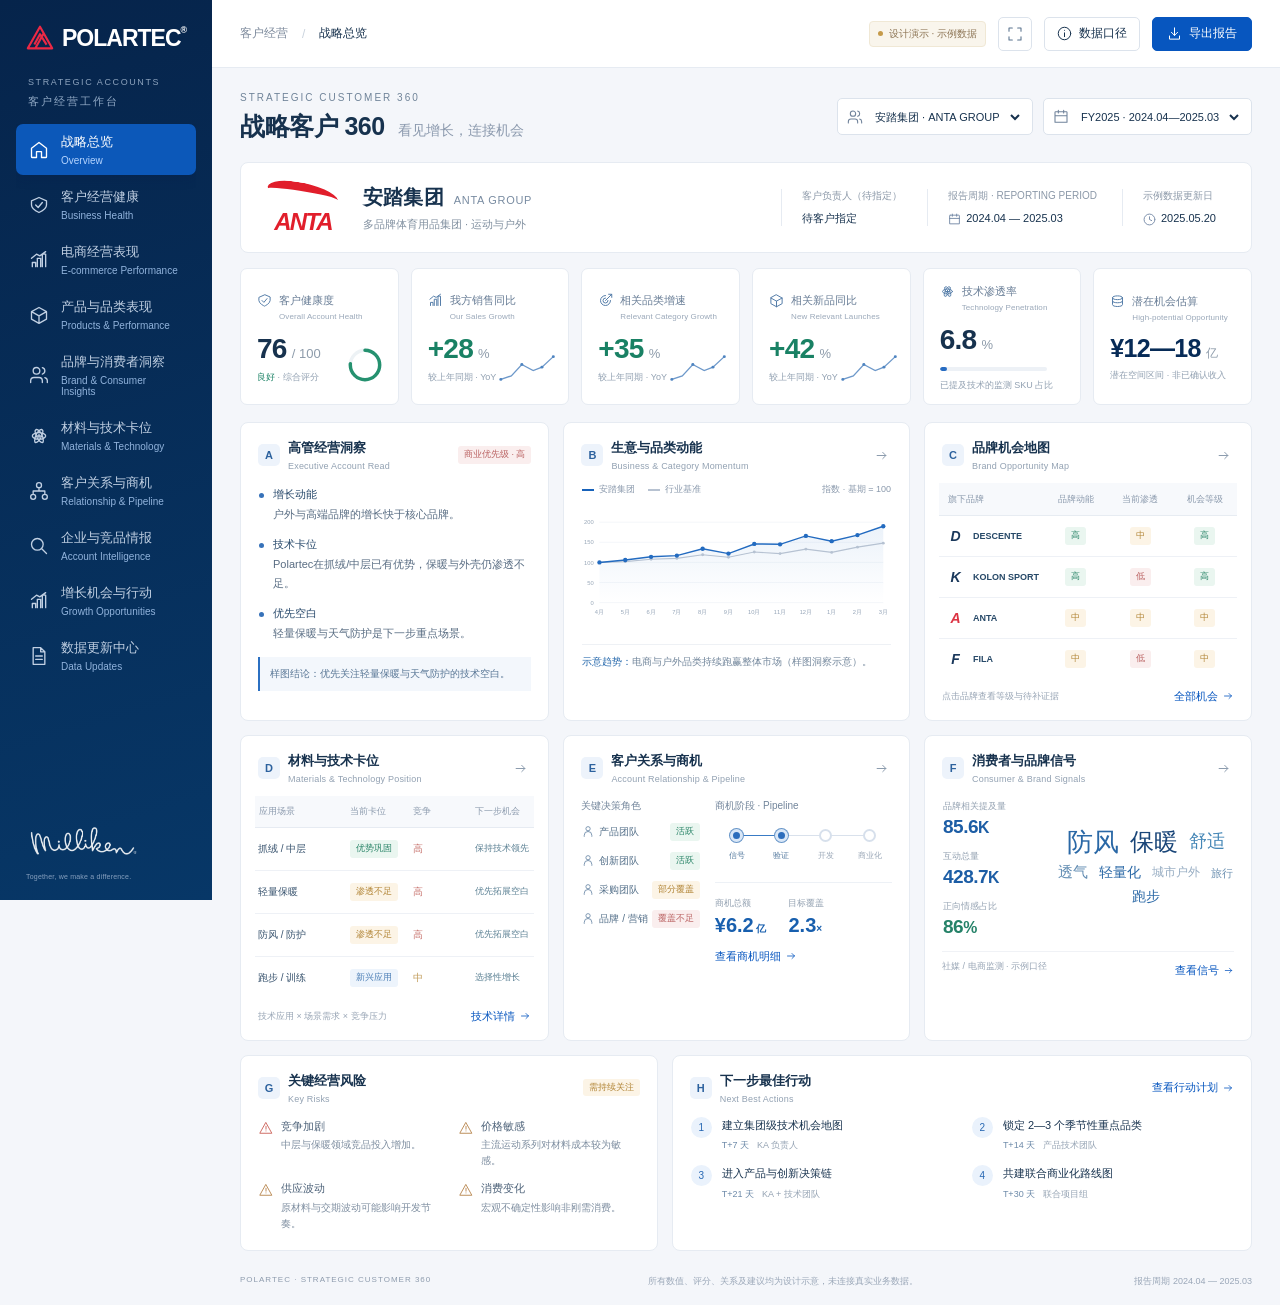
==== commit c108fd59: "Align dashboard with source materials and complete internal sales comparison" ====
--- a/index.html
+++ b/index.html
@@ -24,6 +24,6 @@
   </div>
   <div id="modal-root"></div><div id="toast" role="status" aria-live="polite"></div>
   <button id="exit-present" hidden>退出展示模式 <kbd>Esc</kbd></button>
-  <script src="jszip.min.js"></script><script src="data.js"></script><script src="app.js"></script><script src="business.js"></script>
+  <script src="jszip.min.js"></script><script src="file-io.js"></script><script src="data.js"></script><script src="domain.js"></script><script src="app.js"></script><script src="business.js"></script><script src="analysis-views.js"></script><script src="integration.js"></script>
 </body>
 </html>
--- a/business.css
+++ b/business.css
@@ -98,3 +98,7 @@
 }
 
 @media(min-width:1400px) and (min-height:850px){body[data-page=overview] .kpi[data-metric=penetration] .kpi-number{margin-top:3px}body[data-page=overview] .kpi[data-metric=penetration] .mini-progress{margin-top:3px}}
+
+.data-status{display:flex;gap:9px;align-items:flex-start;padding:12px 15px;margin:0 0 18px;background:#eef4fb;border:1px solid #dce7f4;border-radius:5px;font-size:11px;line-height:1.8;color:#6c87a5}.data-status svg{margin-top:3px}.calculator-filters{margin-bottom:18px}.calculator-filters label{font-size:10px;color:#8298b0}.calculator-filters select{display:block;margin-top:6px}.section-caption{font-size:12px;color:#6d87a6;margin:23px 0 14px;font-weight:500}.opportunity-calculator .assumption-inputs{grid-template-columns:repeat(4,1fr)}.paired-chart{width:100%;height:220px;display:block;margin-top:15px}.evidence-details{border-top:1px solid #e5edf6;padding-top:15px;margin-top:18px;font-size:11px;color:#7c93ad}.evidence-details summary{cursor:pointer;color:#4b7daf;font-size:11px;margin-bottom:10px}.source-type{text-align:left;color:inherit;font:inherit;cursor:pointer}.source-type.selected{border-color:#85b0dd;background:#f4f8fd}.news-open{display:block;border:0;background:transparent;padding:0;text-align:left;font:inherit;color:inherit;width:100%;cursor:pointer}.news-open:hover h3{color:#1763ad}.news-card footer a{font-size:10px}.news-open p{line-height:1.9}.news-grid .news-card{cursor:default}
+@media(max-width:680px){.data-status{font-size:10px;line-height:1.8;padding:11px}.calculator-filters{display:grid;grid-template-columns:1fr 1fr}.calculator-filters select{width:100%;max-width:100%;font-size:10px}.calculator-filters .text-button{font-size:10px}.opportunity-calculator .assumption-inputs{grid-template-columns:1fr 1fr}.paired-chart{height:155px}.calculation-flow strong{font-size:17px}.evidence-details{font-size:10px}.datahub-sources .source-type{width:100%}}
+@media print{.data-status{font-size:10px}.calculator-filters,.evidence-details{display:none}.news-open{cursor:default}}
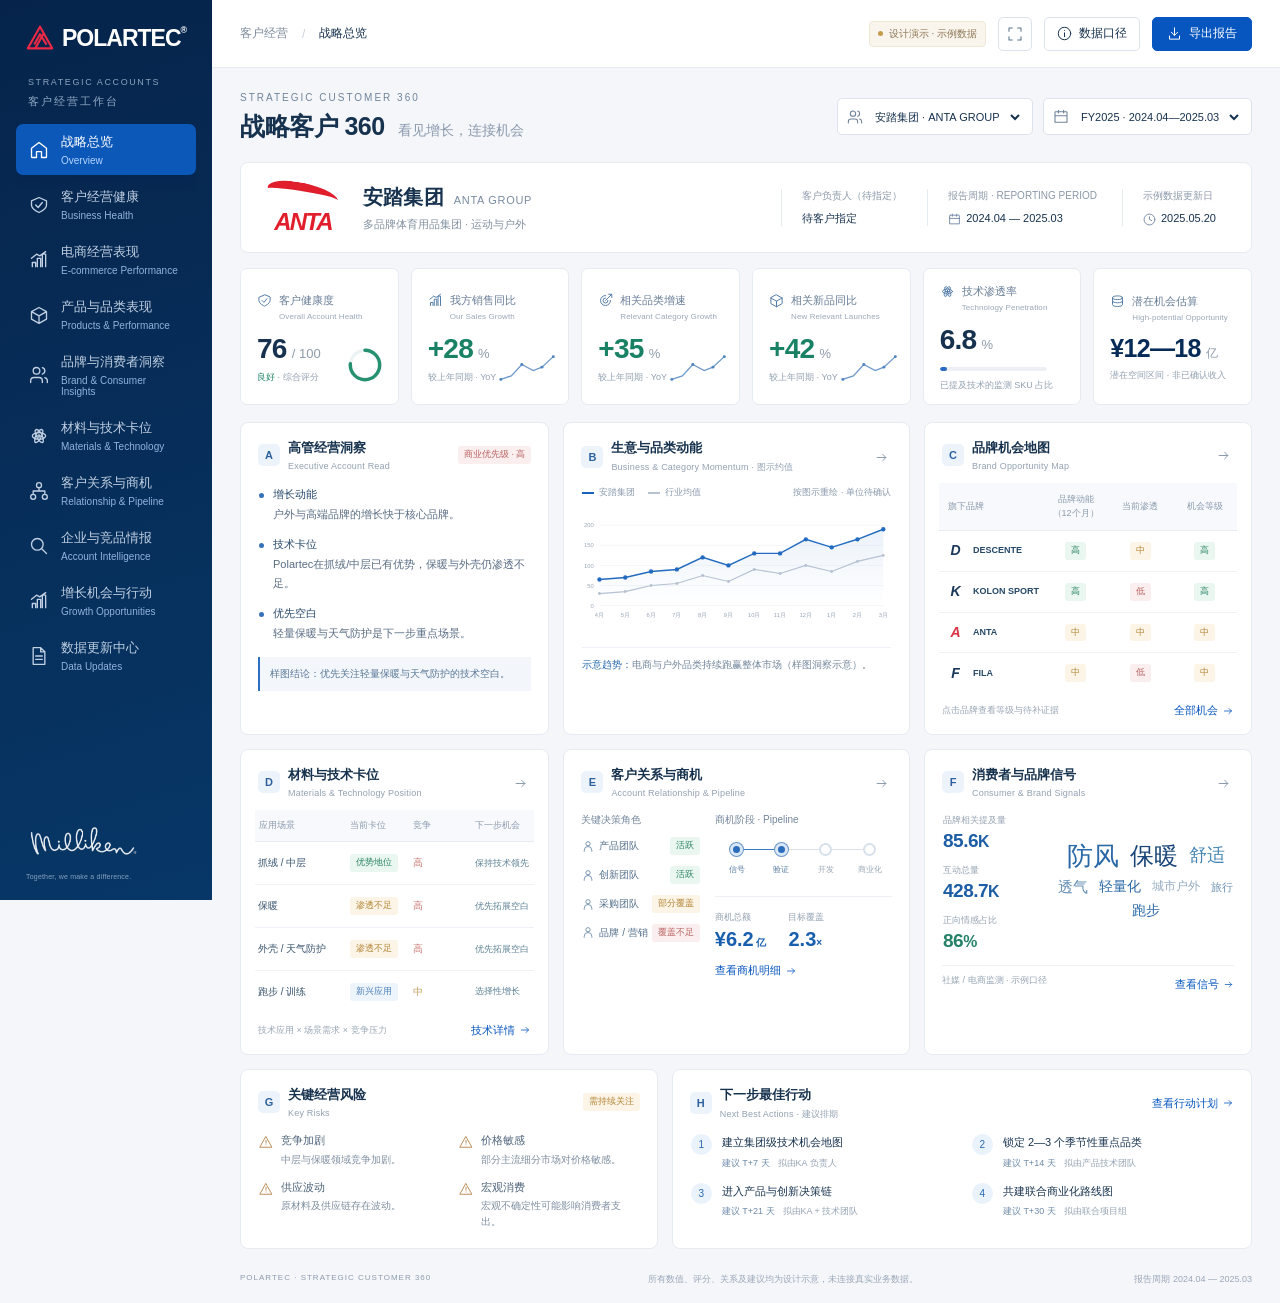
==== commit 3cff0146: "Correct source chart semantics and preserve opportunity value across units" ====
--- a/index.html
+++ b/index.html
@@ -6,8 +6,8 @@
   <meta name="theme-color" content="#062b58">
   <meta name="description" content="美利肯 Polartec 战略客户经营看板交互设计演示。全部业务数据为示意数据。">
   <title>Polartec · Strategic Customer 360</title>
-  <link rel="stylesheet" href="styles.css">
-  <link rel="stylesheet" href="business.css">
+  <link rel="stylesheet" href="styles.css?v=20261030-audit2">
+  <link rel="stylesheet" href="business.css?v=20261030-audit2">
 </head>
 <body>
   <aside class="sidebar" aria-label="主导航">
@@ -24,6 +24,6 @@
   </div>
   <div id="modal-root"></div><div id="toast" role="status" aria-live="polite"></div>
   <button id="exit-present" hidden>退出展示模式 <kbd>Esc</kbd></button>
-  <script src="jszip.min.js"></script><script src="file-io.js"></script><script src="data.js"></script><script src="domain.js"></script><script src="app.js"></script><script src="business.js"></script><script src="analysis-views.js"></script><script src="integration.js"></script>
+  <script src="jszip.min.js?v=20261030-audit2"></script><script src="file-io.js?v=20261030-audit2"></script><script src="data.js?v=20261030-audit2"></script><script src="domain.js?v=20261030-audit2"></script><script src="app.js?v=20261030-audit2"></script><script src="business.js?v=20261030-audit2"></script><script src="analysis-views.js?v=20261030-audit2"></script><script src="integration.js?v=20261030-audit2"></script>
 </body>
 </html>
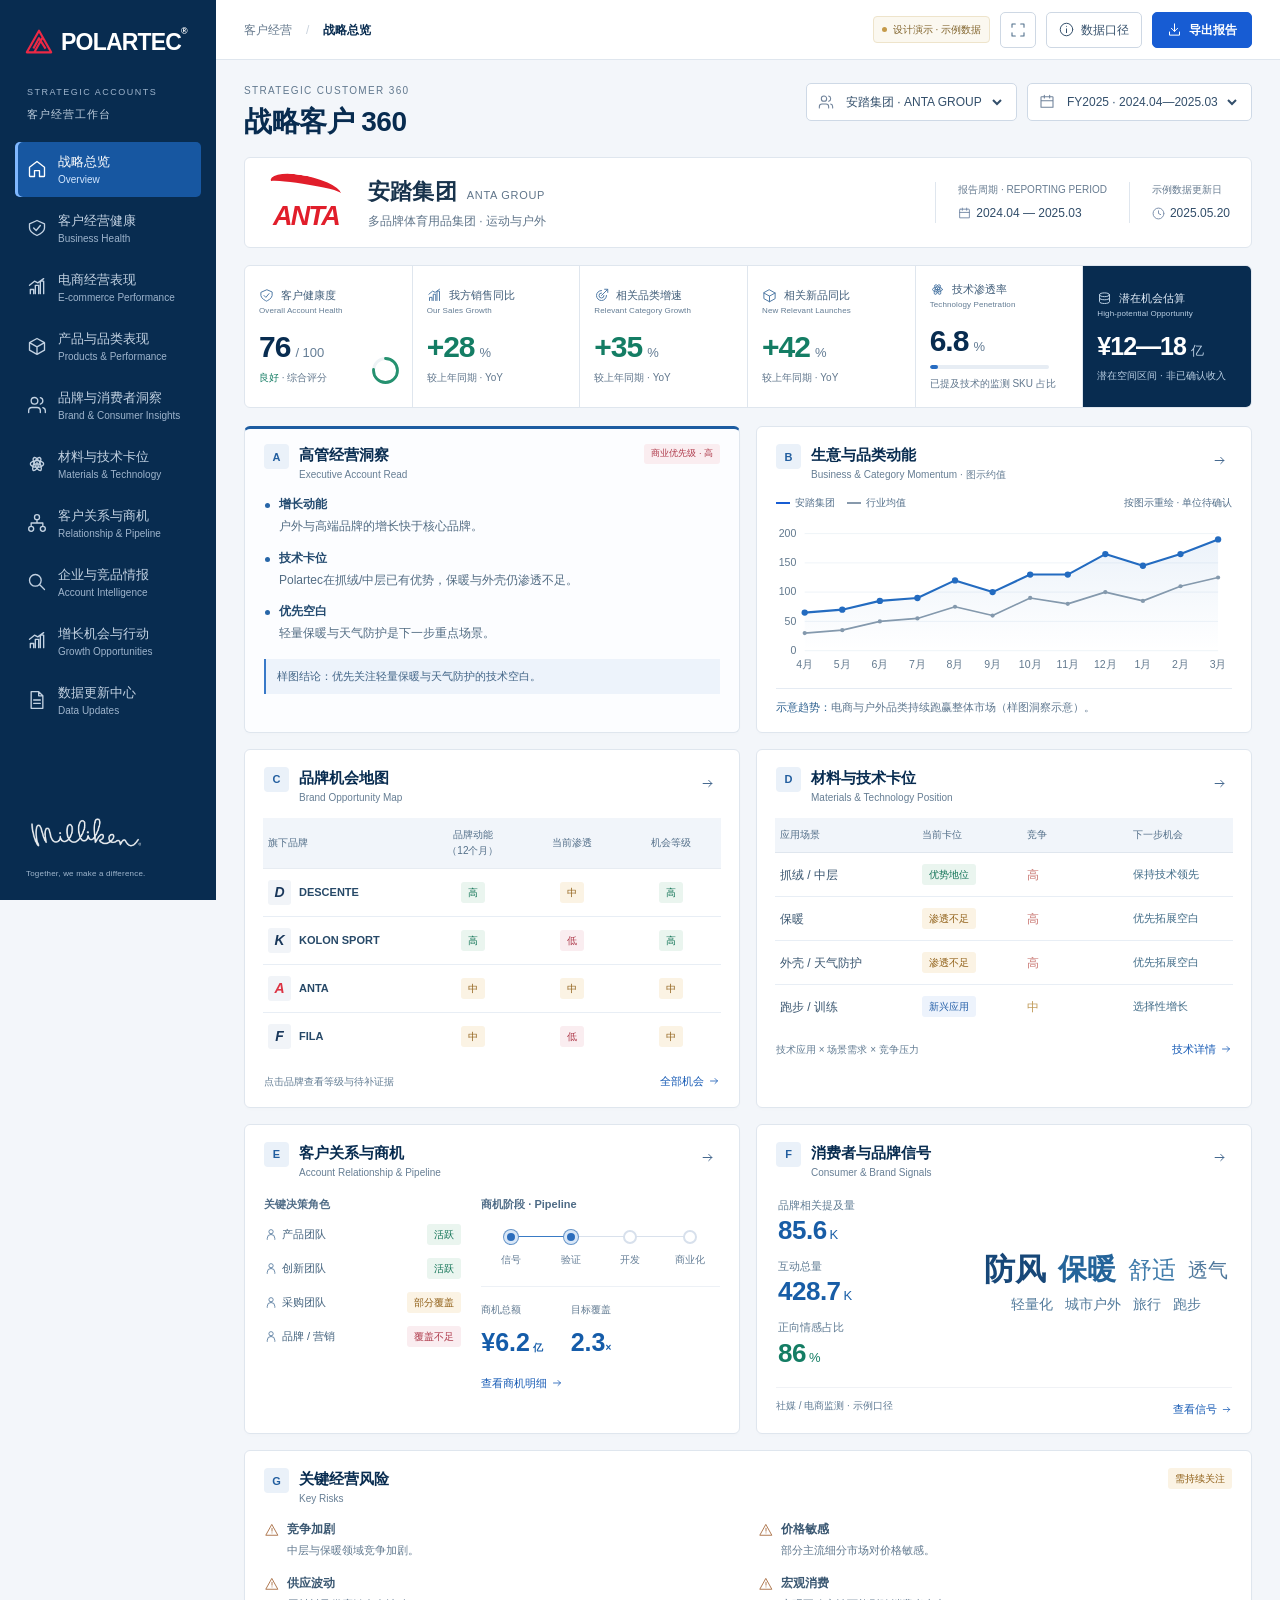
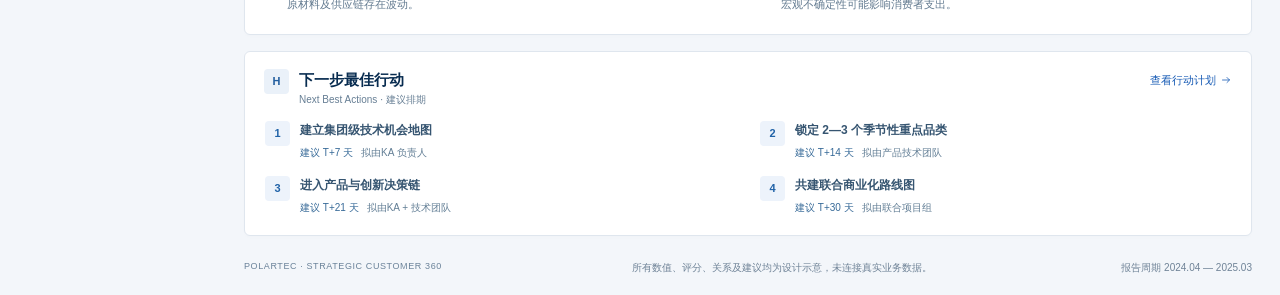
==== commit c96078e3: "Refine executive dashboard design and responsive layouts" ====
--- a/index.html
+++ b/index.html
@@ -3,11 +3,12 @@
 <head>
   <meta charset="UTF-8">
   <meta name="viewport" content="width=device-width, initial-scale=1">
-  <meta name="theme-color" content="#062b58">
+  <meta name="theme-color" content="#082c50">
   <meta name="description" content="美利肯 Polartec 战略客户经营看板交互设计演示。全部业务数据为示意数据。">
   <title>Polartec · Strategic Customer 360</title>
-  <link rel="stylesheet" href="styles.css?v=20261030-audit2">
-  <link rel="stylesheet" href="business.css?v=20261030-audit2">
+  <link rel="stylesheet" href="styles.css?v=20261030-design3">
+  <link rel="stylesheet" href="business.css?v=20261030-design3">
+  <link rel="stylesheet" href="executive.css?v=20261030-design3">
 </head>
 <body>
   <aside class="sidebar" aria-label="主导航">
@@ -24,6 +25,6 @@
   </div>
   <div id="modal-root"></div><div id="toast" role="status" aria-live="polite"></div>
   <button id="exit-present" hidden>退出展示模式 <kbd>Esc</kbd></button>
-  <script src="jszip.min.js?v=20261030-audit2"></script><script src="file-io.js?v=20261030-audit2"></script><script src="data.js?v=20261030-audit2"></script><script src="domain.js?v=20261030-audit2"></script><script src="app.js?v=20261030-audit2"></script><script src="business.js?v=20261030-audit2"></script><script src="analysis-views.js?v=20261030-audit2"></script><script src="integration.js?v=20261030-audit2"></script>
+  <script src="jszip.min.js?v=20261030-design3"></script><script src="file-io.js?v=20261030-design3"></script><script src="data.js?v=20261030-design3"></script><script src="domain.js?v=20261030-design3"></script><script src="app.js?v=20261030-design3"></script><script src="business.js?v=20261030-design3"></script><script src="analysis-views.js?v=20261030-design3"></script><script src="integration.js?v=20261030-design3"></script>
 </body>
 </html>
--- a/business.css
+++ b/business.css
@@ -1,20 +1,4 @@
-@media(min-width:1400px) and (min-height:850px){
-body[data-page="overview"] .kpi{padding-top:11px;padding-bottom:10px}
-body[data-page="overview"] .kpi-kicker svg{height:14px;width:14px}
-body[data-page="overview"] .kpi-en{min-height:9px;line-height:9px}
-body[data-page="overview"] .kpi-number{font-size:28px;margin-top:6px}
-body[data-page="overview"] .kpi-foot{margin-top:5px}
-body[data-page="overview"] .mini-progress{margin-top:5px}
-body[data-page="overview"] .card-head{padding-top:11px;padding-bottom:8px}
-body[data-page="overview"] .card-bottom{padding-top:5px;padding-bottom:8px}
-body[data-page="overview"] .card-bottom .text-button{line-height:1.2;padding:0}
-body[data-page="overview"] .matrix td{padding-top:8px;padding-bottom:8px}
-body[data-page="overview"] .material-table td{padding-top:8px;padding-bottom:8px}
-body[data-page="overview"] .line-chart svg{height:115px}
-body[data-page="overview"] .insight-list{gap:8px}
-body[data-page="overview"] .signals-foot{padding-top:5px;padding-bottom:8px}
-body[data-page="overview"] .signals-foot .text-button{padding:0;line-height:1.2}
-}
+
 
 .sidebar nav{overflow:auto;scrollbar-width:thin;scrollbar-color:#ffffff20 transparent;min-height:0}.sidebar nav a{padding-top:10px;padding-bottom:10px}.sidebar .nav-divider{display:none}.sidebar .sidebar-bottom{padding-top:18px}.sidebar .account-team{padding-bottom:16px;margin-bottom:17px}.analysis-toolbar{display:flex;align-items:center;justify-content:space-between;gap:15px;margin:0 0 17px}.analysis-filters{display:flex;gap:15px;align-items:center;flex-wrap:wrap}.analysis-filters>label{font-size:10px;color:#8899ae;display:flex;align-items:center;gap:7px}.analysis-filters select{border:1px solid #dbe4ef;background:#fff;border-radius:5px;padding:8px 9px;font-size:11px;color:#4c6887;max-width:156px}.commerce-stats{display:grid;grid-template-columns:repeat(4,1fr);gap:14px;margin-bottom:17px}.commerce-stat{padding:20px 22px;border:1px solid var(--line);background:#fff;border-radius:8px}.commerce-stat>span{display:block;font-size:11px;color:#8295ad}.commerce-stat>strong{display:block;font-weight:600;font-size:30px;color:#195c9f;margin:13px 0 10px;letter-spacing:-.5px}.commerce-stat small{font-size:11px;font-weight:400;letter-spacing:0;color:#92a5bb;margin-left:6px}.commerce-stat p{font-size:10px;color:#9aa9ba;margin:0;line-height:1.7}.segmented{display:flex;border-radius:4px;background:#f2f5f9;padding:3px;flex-shrink:0}.segmented button{border:0;background:transparent;border-radius:3px;padding:5px 8px;color:#8497ad;font-size:10px}.segmented button.selected{color:#2b68ad;background:#fff;box-shadow:0 1px 4px #1b476b15}.commerce-chart{padding:5px 15px}.commerce-chart svg{display:block;width:100%;height:auto;margin-top:15px}.comparison-bars{display:flex;flex-direction:column;gap:15px}.comparison-bar>div:first-child{display:flex;align-items:center;justify-content:space-between;gap:20px;margin-bottom:7px;font-size:10px;color:#7990aa}.comparison-bar b{font-size:10px;font-weight:500;color:#386898}.comparison-bar .bar-track{height:5px}.opportunity-calculator{margin-bottom:20px}.calculator-context{display:flex;align-items:center;justify-content:space-between;gap:15px;margin-bottom:18px;font-size:11px;color:#8a9ab0}.calculator-context strong{color:#4c7199;font-weight:550}.calculation-flow{display:flex;justify-content:space-between;align-items:center;gap:15px;padding:20px;background:#f6f9fd;border:1px solid #e5edf6;border-radius:6px;margin-bottom:22px}.calculation-flow>div>span{display:block;font-size:10px;color:#8499b0}.calculation-flow strong{display:block;font-size:25px;font-weight:600;margin-top:10px;letter-spacing:-.5px;color:#416f9e;white-space:nowrap}.calculation-flow strong small{font-size:10px;font-weight:400;letter-spacing:0;margin-left:6px;color:#92a4b9}.calculation-flow>b{font-size:20px;color:#becbdc;font-weight:400}.calculation-flow .flow-result strong{color:#238477}.assumption-inputs{display:grid;grid-template-columns:repeat(5,1fr);gap:16px}.assumption-inputs label{display:block;font-size:10px;color:#7b91aa}.assumption-inputs label>div{display:flex;align-items:center;border:1px solid #dbe5ef;border-radius:5px;background:#fff;margin-top:8px;overflow:hidden}.assumption-inputs input{border:0;width:100%;min-width:0;padding:10px;color:#2864a5;font-weight:500;font-size:13px;background:#f9fbfe}.assumption-inputs label>div>span{white-space:nowrap;padding:0 9px;font-size:9px;color:#91a4bb}.opportunity-result{margin-top:22px;border:1px solid #dcebe7;background:#f3faf7;display:flex;align-items:center;gap:40px;justify-content:space-between;border-radius:6px;padding:19px 22px}.opportunity-result>div>span{font-size:11px;color:#6b9c8c}.opportunity-result strong{font-size:29px;color:#22816a;font-weight:600;display:block;margin-top:8px}.opportunity-result strong small{font-size:12px;color:#8aa59d;font-weight:400;margin-left:6px}.opportunity-result p{font-size:11px;color:#7c9d91;line-height:1.9;margin:0}.news-tabs{display:flex;align-items:center;gap:8px;flex-wrap:wrap}.news-tabs button{border:1px solid transparent;background:transparent;padding:8px 12px;border-radius:4px;color:#8194ac;font-size:11px}.news-tabs button.selected{border-color:#d8e5f6;background:#eaf2fc;color:#2464ae}.muted-note{font-size:10px;color:#9aaabe;white-space:nowrap}.news-grid{display:grid;grid-template-columns:1fr 1fr;gap:17px}.news-card{background:#fff;border:1px solid var(--line);border-radius:8px;overflow:hidden;text-align:left;padding:23px;color:var(--ink);transition:.15s}.news-card:hover{border-color:#8fb0d9;box-shadow:0 4px 14px #092c5510}.news-card>div:first-child{display:flex;justify-content:space-between;align-items:center;font-size:10px;color:#91a3b8}.news-card h3{font-size:17px;font-weight:550;margin:20px 0 12px;letter-spacing:-.3px}.news-card p{font-size:12px;line-height:1.9;color:#8498b1;margin-bottom:18px}.news-insight{border-left:2px solid #9bbbe0;padding:1px 0 1px 11px;font-size:11px;color:#6b8aab;line-height:1.7}.news-insight span{display:block;color:#3e77b3;font-size:9px;margin-bottom:5px}.news-card footer{padding:17px 0 0;margin-top:19px;border-top:1px solid #eef2f7;font-size:10px;color:#9aaabd}.news-card footer>span:first-child{display:block;font-size:10px;letter-spacing:0}.news-card footer>span:last-child{color:#5b85b2}.datahub-sources{display:grid;grid-template-columns:repeat(3,1fr);gap:16px}.datahub-sources .source-item{background:#fff;padding:21px;border-radius:8px}.datahub-sources h3{font-size:13px}.datahub-sources small{line-height:1.9;display:block;margin:10px 0}.datahub-sources .badge{font-size:10px}.upload-zone{border:1px dashed #b7cbe2;background:#f6f9fd;border-radius:7px;padding:30px;text-align:center}.upload-zone>span{display:block;color:#6798c9;margin-bottom:13px}.upload-zone>strong{display:block;font-size:16px;font-weight:550;color:#547ba4}.upload-zone p{font-size:11px;color:#91a5bd;margin:10px 0 20px;line-height:1.8}.upload-zone label{display:inline-flex;vertical-align:middle}.upload-zone>.quiet-button{margin-left:10px}.import-rules{display:flex;justify-content:space-between;gap:15px;font-size:10px;color:#8ca2b8;margin:17px 0;line-height:1.8;flex-wrap:wrap}.import-rules svg{color:#7baa9a;margin-right:4px}.import-preview-head{display:flex;justify-content:space-between;align-items:center;gap:20px;border-top:1px solid var(--line);padding-top:20px;margin-top:20px}.import-preview-head strong{font-size:13px;color:#50769e}.import-preview-head p{font-size:11px;color:#8ba0b6}.import-errors{padding:13px 16px;border:1px solid #efd5d4;background:#fcf4f4;color:#b76d6a;font-size:11px;border-radius:5px;margin:12px 0;line-height:1.9}
 @media(max-height:900px) and (min-width:1001px){.sidebar{padding-top:21px;padding-bottom:20px}.wordmark{margin-bottom:24px}.workspace-label{margin-bottom:15px}.sidebar-bottom .account-team{display:none}.sidebar nav a{padding-top:9px;padding-bottom:9px}.sidebar nav{gap:4px}.sidebar-bottom .milliken{width:115px}.sidebar-bottom .sidebar-caption{font-size:7px}}
@@ -23,81 +7,15 @@
 @media print{.analysis-toolbar,.assumption-inputs,.upload-zone,.import-rules{display:none}.commerce-stats{grid-template-columns:repeat(4,1fr)}.commerce-stat{padding:14px}.commerce-stat>strong{font-size:26px}.commerce-chart svg{height:190px}.news-grid{grid-template-columns:1fr 1fr}.news-card{break-inside:avoid}.opportunity-result{display:flex}.news-card footer{display:flex}.opportunity-calculator{break-inside:avoid}.datahub-sources{grid-template-columns:repeat(3,1fr)}}
 /* Compact executive composition for a 16:9 meeting screen. */
 .customer-banner:after{display:none}
-@media(min-width:1400px) and (min-height:850px){
-body[data-page="overview"] .topbar{height:58px}
-body[data-page="overview"] main{padding:16px 27px 8px}
-body[data-page="overview"] .page-title{margin-bottom:13px}
-body[data-page="overview"] .eyebrow{font-size:9px;margin-bottom:6px}
-body[data-page="overview"] .page-title h1{font-size:25px}
-body[data-page="overview"] .customer-banner{min-height:79px;padding:14px 22px;margin-bottom:12px}
-body[data-page="overview"] .customer-names h2{font-size:21px}
-body[data-page="overview"] .customer-names p{font-size:11px}
-body[data-page="overview"] .customer-logo{font-size:25px;min-width:88px}
-body[data-page="overview"] .kpi-row{margin-bottom:13px}
-body[data-page="overview"] .kpi{height:112px;min-height:112px;padding:12px 16px}
-body[data-page="overview"] .kpi-kicker{font-size:12px;margin-bottom:3px}
-body[data-page="overview"] .kpi-en{font-size:8px;line-height:1.2}
-body[data-page="overview"] .kpi-number{font-size:29px;margin-top:10px}
-body[data-page="overview"] .kpi-foot{font-size:9px;margin-top:7px}
-body[data-page="overview"] .opportunity-number{font-size:27px}
-body[data-page="overview"] .health-ring{width:36px;height:36px;bottom:18px}
-body[data-page="overview"] .kpi-spark{width:55px;height:28px;bottom:20px}
-body[data-page="overview"] .overview-grid{gap:13px}
-body[data-page="overview"] .card-head{padding:13px 17px 10px}
-body[data-page="overview"] .card h3{font-size:14px}
-body[data-page="overview"] .card-heading small{font-size:9px}
-body[data-page="overview"] .section-letter{height:22px;width:22px;font-size:10px}
-body[data-page="overview"] .insight-list{gap:9px;padding:2px 18px 4px}
-body[data-page="overview"] .insight-item p,body[data-page="overview"] .insight-item p strong{font-size:12px;line-height:1.65}
-body[data-page="overview"] .insight-foot{margin:8px 17px 13px;padding:7px 10px;font-size:10px}
-body[data-page="overview"] .line-chart svg{height:125px}
-body[data-page="overview"] .legend{font-size:9px}
-body[data-page="overview"] .chart-note{font-size:10px;padding-top:8px;margin-top:7px;margin-bottom:11px}
-body[data-page="overview"] .matrix th{font-size:9px;padding:7px 3px}
-body[data-page="overview"] .matrix td{font-size:11px;padding:9px 3px}
-body[data-page="overview"] .brand-cell{font-size:10px}
-body[data-page="overview"] .badge{font-size:9px}
-body[data-page="overview"] .card-bottom{font-size:9px;padding:7px 17px 11px}
-body[data-page="overview"] .material-table th{font-size:9px;padding:8px 3px}
-body[data-page="overview"] .material-table td{font-size:11px;padding:10px 4px}
-body[data-page="overview"] .material-table .next{font-size:10px}
-body[data-page="overview"] .relationship-body{padding:3px 17px 13px;gap:17px}
-body[data-page="overview"] .roles{gap:11px}
-body[data-page="overview"] .role{font-size:10px}
-body[data-page="overview"] .subhead{font-size:10px;margin-bottom:8px}
-body[data-page="overview"] .pipeline-kpis strong{font-size:22px}
-body[data-page="overview"] .signals-body{padding:3px 19px 12px}
-body[data-page="overview"] .signal-values{gap:10px}
-body[data-page="overview"] .signal-values span{font-size:10px}
-body[data-page="overview"] .signal-values strong{font-size:22px}
-body[data-page="overview"] .signals-foot{font-size:9px;padding:7px 0 10px}
-body[data-page="overview"] .bottom-grid{gap:13px;margin-top:13px}
-body[data-page="overview"] .risk-body{padding:2px 18px 15px;gap:10px 20px}
-body[data-page="overview"] .risk-item p{font-size:10px}
-body[data-page="overview"] .risk-item p strong{font-size:11px}
-body[data-page="overview"] .actions-grid{padding:2px 18px 15px;gap:11px 20px}
-body[data-page="overview"] .action-copy strong{font-size:11px}
-body[data-page="overview"] .action-copy small{font-size:9px}
-body[data-page="overview"] footer{padding:10px 27px 12px;font-size:9px}
-}
+
 
 .mobile-nav-toggle{display:none}
 @media(max-width:680px){.mobile-nav-toggle{display:block;border:1px solid #ffffff25;background:#ffffff0a;color:#d3e2f6;border-radius:5px;padding:5px 8px;font-size:15px;letter-spacing:2px}.sidebar nav{overflow:visible;margin-left:auto;margin-right:5px}.mobile-menu .sidebar nav{position:fixed;left:0;right:0;top:56px;display:grid;grid-template-columns:1fr 1fr;background:#082d57;padding:14px 12px;gap:6px;box-shadow:0 8px 18px #0c2d4530}.mobile-menu .sidebar nav a,.mobile-menu .sidebar nav a:nth-child(n+4){display:flex;justify-content:flex-start;gap:9px;padding:12px}.mobile-menu .sidebar nav a span{display:block;font-size:11px}.mobile-menu .sidebar nav a small{font-size:8px}.mobile-menu .sidebar nav a svg{height:18px;width:18px}}
 @media print{.mobile-nav-toggle{display:none!important}}
 
-@media(min-width:1400px) and (min-height:850px){
-body[data-page=overview] .kpi-kicker{line-height:14px}
-body[data-page=overview] .kpi-foot{line-height:10px}
-body[data-page=overview] .kpi-number{height:28px;line-height:28px}
-body[data-page=overview] .card-head{padding-top:10px;padding-bottom:7px}
-body[data-page=overview] .card-heading small{margin-top:2px}
-body[data-page=overview] .insight-foot .text-button{line-height:14px;padding:0;font-size:10px}
-body[data-page=overview] .insight-list{gap:6px}
-body[data-page=overview] .insight-item p,body[data-page=overview] .insight-item p strong{line-height:1.55}
-body[data-page=overview] .matrix td,body[data-page=overview] .material-table td{padding-top:6px;padding-bottom:6px}
-}
 
-@media(min-width:1400px) and (min-height:850px){body[data-page=overview] .kpi[data-metric=penetration] .kpi-number{margin-top:3px}body[data-page=overview] .kpi[data-metric=penetration] .mini-progress{margin-top:3px}}
+
+
 
 .data-status{display:flex;gap:9px;align-items:flex-start;padding:12px 15px;margin:0 0 18px;background:#eef4fb;border:1px solid #dce7f4;border-radius:5px;font-size:11px;line-height:1.8;color:#6c87a5}.data-status svg{margin-top:3px}.calculator-filters{margin-bottom:18px}.calculator-filters label{font-size:10px;color:#8298b0}.calculator-filters select{display:block;margin-top:6px}.section-caption{font-size:12px;color:#6d87a6;margin:23px 0 14px;font-weight:500}.opportunity-calculator .assumption-inputs{grid-template-columns:repeat(4,1fr)}.paired-chart{width:100%;height:220px;display:block;margin-top:15px}.evidence-details{border-top:1px solid #e5edf6;padding-top:15px;margin-top:18px;font-size:11px;color:#7c93ad}.evidence-details summary{cursor:pointer;color:#4b7daf;font-size:11px;margin-bottom:10px}.source-type{text-align:left;color:inherit;font:inherit;cursor:pointer}.source-type.selected{border-color:#85b0dd;background:#f4f8fd}.news-open{display:block;border:0;background:transparent;padding:0;text-align:left;font:inherit;color:inherit;width:100%;cursor:pointer}.news-open:hover h3{color:#1763ad}.news-card footer a{font-size:10px}.news-open p{line-height:1.9}.news-grid .news-card{cursor:default}
 @media(max-width:680px){.data-status{font-size:10px;line-height:1.8;padding:11px}.calculator-filters{display:grid;grid-template-columns:1fr 1fr}.calculator-filters select{width:100%;max-width:100%;font-size:10px}.calculator-filters .text-button{font-size:10px}.opportunity-calculator .assumption-inputs{grid-template-columns:1fr 1fr}.paired-chart{height:155px}.calculation-flow strong{font-size:17px}.evidence-details{font-size:10px}.datahub-sources .source-type{width:100%}}
--- a/executive.css
+++ b/executive.css
@@ -0,0 +1,434 @@
+/* Presentation layer. Source values and calculation rules stay in data/domain modules. */
+:root {
+  --navy: #082c50;
+  --blue: #175cd3;
+  --blue2: #3979c8;
+  --ink: #18334c;
+  --muted: #63778b;
+  --line: #dfe6ee;
+  --bg: #f3f6fa;
+  --green: #147d64;
+  --amber: #9a671b;
+  --red: #c9253a;
+  --font: -apple-system, BlinkMacSystemFont, "PingFang SC", "Microsoft YaHei", Arial, sans-serif;
+}
+
+@media screen {
+  body { font-size: 14px; line-height: 1.5; }
+  button, input, select { transition: border-color .16s, background-color .16s, color .16s; }
+  :focus-visible { outline: 3px solid #6ca8fa; outline-offset: 3px; }
+  .sidebar { width: 216px; padding: 25px 15px 20px; background: var(--navy); }
+  .wordmark { margin: 0 9px 26px; font-size: 23px; letter-spacing: -.8px; }
+  .workspace-label { font-size: 9px; letter-spacing: 1.5px; color: #9eb4cc; margin-bottom: 19px; }
+  .workspace-label span { color: #bdcddd; font-size: 11px; letter-spacing: 1px; }
+  .sidebar nav { gap: 4px; scrollbar-color: #8299ae transparent; }
+  .sidebar nav a { padding: 10px 12px; border-radius: 5px; gap: 11px; font-size: 13px; color: #c3d2e2; }
+  .sidebar nav a small { font-size: 10px; color: #9eb4cc; margin-top: 3px; line-height: 1.25; }
+  .sidebar nav a.active { background: #1757a1; box-shadow: inset 3px 0 #80b8ff; color: #fff; }
+  .sidebar nav a.active small { color: #d3e7ff; }
+  .sidebar nav a:hover { background: #ffffff12; color: #fff; }
+  .sidebar nav a.active:hover { background: #1b61ad; }
+  .sidebar-bottom { padding: 18px 11px 0; }
+  .sidebar .account-team { display: none; }
+  .sidebar .milliken { width: 120px; }
+  .sidebar .sidebar-caption { font-size: 8px; color: #a0b7ce; }
+  .app-shell { margin-left: 216px; }
+  .topbar { height: 60px; padding: 0 28px; background: #fff; }
+  .breadcrumb { font-size: 12px; color: #64788c; }
+  .breadcrumb strong { color: var(--navy); font-weight: 600; }
+  .topbar-tools { gap: 10px; }
+  .demo-label { color: #82652e; background: #fbf8f0; border-color: #eee4cb; font-size: 10px; }
+  .primary-button, .quiet-button, .icon-button { height: 36px; border-radius: 5px; font-size: 12px; }
+  .primary-button { background: var(--blue); border-color: var(--blue); font-weight: 600; }
+  .primary-button:hover { background: #124dab; border-color: #124dab; }
+  .quiet-button { color: #36516c; border-color: #ced8e4; }
+  .icon-button { width: 36px; border-color: #ced8e4; color: #4f6e8a; }
+  .text-button { font-size: 11px; font-weight: 500; color: #175bb5; }
+  .more { color: #476a90; border-radius: 4px; padding: 5px; }
+  .more:hover { background: #eaf2fc; color: #175cd3; }
+  main { padding: 23px 28px 12px; max-width: 2060px; }
+  .page-title { margin-bottom: 18px; gap: 20px; }
+  .eyebrow { font-size: 10px; letter-spacing: 1.35px; color: #61788e; margin-bottom: 6px; }
+  .page-title h1 { font-size: 28px; font-weight: 700; color: var(--navy); letter-spacing: -.5px; line-height: 1.25; }
+  .page-title h1 span { font-size: 13px; color: #61778b; margin-left: 16px; letter-spacing: 0; }
+  .select-wrap { height: 38px; border-color: #ced9e6; border-radius: 5px; padding: 0 11px; }
+  .select-wrap select { font-size: 12px; max-width: 228px; color: #334f6b; }
+  .customer-banner { padding: 17px 21px; min-height: 86px; border-radius: 6px; margin-bottom: 17px; border-color: var(--line); }
+  .customer-banner:after { display: none; }
+  .customer-id { gap: 22px; }
+  .customer-logo { min-width: 80px; font-size: 27px; }
+  .customer-names h2 { font-size: 22px; font-weight: 700; margin-bottom: 4px; }
+  .customer-names h2 span { font-size: 11px; color: #60758a; font-weight: 500; }
+  .customer-names p { font-size: 12px; color: #60758a; }
+  .customer-meta { gap: 22px; margin-right: 0; }
+  .meta-item { padding-left: 22px; }
+  .meta-item span { font-size: 10px; color: #667b90; margin-bottom: 5px; }
+  .meta-item strong { font-size: 12px; font-weight: 500; color: #314d69; }
+
+  /* A single metric strip makes the account's six headline facts easy to scan. */
+  body[data-page] .kpi-row { gap: 0; background: #fff; border: 1px solid var(--line); border-radius: 6px; overflow: hidden; margin-bottom: 18px; }
+  body[data-page] .kpi { border: 0; border-right: 1px solid var(--line); border-radius: 0; background: transparent; min-height: 132px; height: auto; padding: 17px 19px 15px; box-shadow: none; }
+  body[data-page] .kpi:hover { background: #f7faff; box-shadow: inset 0 -3px #175cd3; }
+  body[data-page] .kpi-kicker { color: #405d79; font-size: 12px; line-height: 1.4; gap: 7px; margin-bottom: 3px; }
+  body[data-page] .kpi-kicker svg { color: #517ba6; width: 15px; height: 15px; }
+  body[data-page] .kpi-en { font-size: 9px; line-height: 1.25; color: #637c94; padding-left: 22px; min-height: 12px; }
+  body[data-page] .kpi-number { font-size: 34px; font-weight: 700; line-height: 1.1; height: auto; margin-top: 12px; letter-spacing: -1px; color: var(--navy); font-variant-numeric: tabular-nums; }
+  body[data-page] .kpi-number.positive { color: var(--green); }
+  body[data-page] .kpi-number small { font-size: 13px; color: #647d95; letter-spacing: 0; }
+  body[data-page] .kpi-foot { color: #61778d; font-size: 10px; line-height: 1.4; margin-top: 8px; }
+  body[data-page] .kpi-spark { display: none; }
+  body[data-page] .health-ring { width: 40px; height: 40px; right: 16px; bottom: 20px; }
+  body[data-page] .kpi[data-metric=penetration] .kpi-number { margin-top: 12px; }
+  body[data-page] .mini-progress { height: 4px; margin-top: 8px; background: #e7edf4; }
+  body[data-page] .kpi[data-metric=opportunity] { border: 0; background: var(--navy); }
+  body[data-page] .kpi[data-metric=opportunity]:hover { background: #103b64; }
+  body[data-page] .kpi[data-metric=opportunity] .kpi-number { font-size: 30px; color: #fff; white-space: nowrap; }
+  body[data-page] .kpi[data-metric=opportunity] .kpi-kicker { color: #e4effa; }
+  body[data-page] .kpi[data-metric=opportunity] :is(.kpi-en,.kpi-foot,.kpi-number small,.kpi-kicker svg) { color: #b9cee2; }
+
+  body[data-page] .overview-grid { grid-template-columns: repeat(3,minmax(0,1fr)); gap: 16px; }
+  .card { border-radius: 6px; border-color: var(--line); box-shadow: 0 2px 3px #18334c03; }
+  body[data-page] .card-head { padding: 17px 19px 13px; gap: 10px; align-items: flex-start; }
+  .card-heading { gap: 10px; align-items: flex-start; }
+  body[data-page] .section-letter { width: 25px; height: 25px; font-size: 11px; border-radius: 4px; background: #eaf1f9; color: #225e9f; }
+  body[data-page] .card h3 { font-size: 15px; line-height: 1.4; font-weight: 650; white-space: normal; color: var(--navy); }
+  body[data-page] .card-heading small { font-size: 10px; line-height: 1.4; color: #667e94; margin-top: 3px; letter-spacing: 0; }
+  .badge { border-radius: 3px; font-weight: 500; }
+  body[data-page] .badge { font-size: 10px; line-height: 1.3; padding: 4px 7px; }
+  .badge.good { background: #eaf5ef; color: #147558; }
+  .badge.warn { background: #fbf3e4; color: #906018; }
+  .badge.risk { background: #faedf0; color: #ae394a; }
+  .badge.blue { background: #edf3fc; color: #245fa8; }
+  .badge.neutral { background: #eff2f6; color: #546d86; }
+  body[data-page=overview] .overview-grid>.card:first-child { border-top: 3px solid #1c5ca1; background: #fcfdff; }
+  body[data-page=overview] .overview-grid>.card:first-child .card-head { padding-top: 15px; }
+  body[data-page=overview] .overview-grid>.card:first-child .card-head>.badge { font-size: 9px; }
+  body[data-page] .insight-list { padding: 0 20px 4px; gap: 12px; }
+  .insight-marker { background: #2766a8; margin-top: 8px; }
+  body[data-page] .insight-item p { color: #526c83; font-size: 12px; line-height: 1.7; }
+  body[data-page] .insight-item p strong { color: #244b70; font-size: 12px; font-weight: 650; line-height: 1.5; margin-bottom: 3px; }
+  body[data-page] .insight-foot { background: #edf3fb; color: #416486; border-left-color: #3979c8; font-size: 11px; line-height: 1.6; padding: 9px 11px; margin: 11px 19px 17px; }
+  body[data-page] .legend { padding: 0 19px; font-size: 10px; line-height: 1.5; gap: 12px; color: #536f8a; flex-wrap: wrap; }
+  .legend i { background: #175cd3; width: 14px; height: 2px; }
+  .legend .gray { background: #8799ac; }
+  .line-chart { padding: 7px 15px 0; }
+  body[data-page] .line-chart svg { height: 157px; display: block; }
+  .line-chart svg text { fill: #62798e; font-size: 10px; font-variant-numeric: tabular-nums; }
+  .line-chart svg polyline { stroke-linejoin: round; stroke-linecap: round; }
+  .line-chart svg .chart-point:focus { outline: none; stroke: #90bafa; stroke-width: 5; }
+  body[data-page] .chart-note { font-size: 11px; color: #5f7890; line-height: 1.7; margin: 10px 19px 15px; padding-top: 9px; border-color: #e5ebf3; }
+  .chart-note strong { color: #2c608f; }
+  .chart-tooltip { font-size: 11px; background: #153c61; }
+  body[data-page] :is(.matrix,.material-table) { width: calc(100% - 36px); margin: 0 18px; }
+  body[data-page] :is(.matrix th,.material-table th) { padding: 9px 5px; background: #f1f5fa; font-size: 10px; font-weight: 500; color: #536f89; line-height: 1.6; }
+  body[data-page] :is(.matrix td,.material-table td) { font-size: 12px; padding: 11px 5px; line-height: 1.5; color: #3a5670; border-color: #e8eef5; }
+  body[data-page] .brand-cell { font-size: 11px; gap: 8px; font-weight: 650; }
+  .brand-symbol { background: #f1f4f8; width: 23px; height: 25px; border-radius: 3px; font-size: 14px; }
+  body[data-page] .material-table .next { font-size: 11px; color: #416c88; }
+  body[data-page] .material-table th:first-child { width: 31%; }
+  body[data-page] .card-bottom { padding: 10px 19px 14px; font-size: 10px; color: #627c93; gap: 12px; line-height: 1.5; }
+  body[data-page] .relationship-body { padding: 3px 19px 18px; grid-template-columns: .95fr 1.15fr; gap: 20px; }
+  body[data-page] .subhead { font-size: 11px; color: #4e6b86; font-weight: 600; margin-bottom: 12px; }
+  body[data-page] .roles { gap: 13px; }
+  body[data-page] .role { font-size: 11px; color: #44637e; gap: 6px; }
+  .role svg { color: #587b9f; }
+  .role .badge { font-size: 9px; padding: 3px 5px; }
+  body[data-page] .stage { font-size: 10px; color: #667f97; }
+  .stage.done { color: #1c5ea7; }
+  .stages { margin-top: 18px; margin-bottom: 19px; }
+  .stage-dot { width: 14px; height: 14px; }
+  .pipeline-kpis { gap: 28px; padding-top: 11px; margin-bottom: 10px; }
+  body[data-page] .pipeline-kpis span { font-size: 10px; color: #627b92; }
+  body[data-page] .pipeline-kpis strong { font-size: 25px; color: #155ca9; margin-top: 5px; font-variant-numeric: tabular-nums; }
+  body[data-page] .signals-body { grid-template-columns: .85fr 1.15fr; gap: 20px; padding: 4px 21px 18px; }
+  body[data-page] .signal-values { gap: 12px; }
+  body[data-page] .signal-values span { font-size: 11px; color: #607c94; margin-bottom: 3px; }
+  body[data-page] .signal-values strong { font-size: 26px; font-weight: 650; color: #185da6; letter-spacing: -.5px; line-height: 1.15; font-variant-numeric: tabular-nums; }
+  .signal-values strong small { font-size: 13px; font-weight: 500; margin-left: 3px; }
+  body[data-page] .signal-values .sentiment { color: var(--green); }
+  .wordcloud { gap: 10px 12px; padding: 5px 0; }
+  .wordcloud button { color: #28689e; }
+  body[data-page] .wordcloud button:nth-child(1) { font-size: 31px; color: #174778; font-weight: 650; }
+  body[data-page] .wordcloud button:nth-child(2) { font-size: 29px; color: #24649a; font-weight: 600; }
+  body[data-page] .wordcloud button:nth-child(3) { font-size: 24px; color: #407cab; }
+  body[data-page] .wordcloud button:nth-child(4) { font-size: 20px; color: #50799d; }
+  body[data-page] .wordcloud button:nth-child(n+5) { font-size: 14px; color: #527a9b; }
+  body[data-page] .signals-foot { font-size: 10px; color: #617c95; padding: 10px 0 13px; margin: 0 19px; }
+  body[data-page] .bottom-grid { grid-template-columns: 1fr 1.25fr; gap: 16px; margin-top: 16px; }
+  body[data-page] .risk-body { padding: 1px 20px 20px; gap: 14px 22px; }
+  body[data-page] .risk-item p { color: #61798f; font-size: 11px; line-height: 1.6; }
+  body[data-page] .risk-item p strong { font-size: 12px; font-weight: 600; color: #3b5872; margin-bottom: 3px; }
+  .risk-item svg { color: #ab7046; }
+  body[data-page] .actions-grid { padding: 1px 20px 20px; gap: 16px 24px; }
+  .action-index { width: 25px; height: 25px; font-size: 11px; border-radius: 4px; background: #edf3fb; color: #2163a8; font-weight: 600; }
+  body[data-page] .action-copy strong { font-size: 12px; font-weight: 600; color: #365571; line-height: 1.6; }
+  body[data-page] .action-copy small { font-size: 10px; color: #627e95; margin-top: 5px; }
+  .action-copy small b { color: #376a98; }
+  footer { font-size: 10px; color: #6f8397; padding: 12px 28px 20px; max-width: 2060px; }
+  footer>span:first-child { color: #6a8299; font-size: 9px; letter-spacing: .6px; }
+
+  /* Detail views use the same typography, table, form and chart system. */
+  .detail-intro { font-size: 12px; color: #58758e; line-height: 1.85; margin: 0 0 19px; max-width: 1120px; }
+  .detail-card-body { padding: 6px 21px 22px; }
+  .detail-card-body>p, .modal-body p { color: #57728c; font-size: 12px; line-height: 1.85; }
+  .detail-card-body .big-statement { font-size: 23px; color: #244f76; line-height: 1.6; }
+  .detail-grid .line-chart svg { height: 255px; }
+  .data-table { color: #3d5b76; font-size: 12px; }
+  .data-table th { font-size: 11px; font-weight: 500; color: #4d6d8b; background: #f1f5fa; padding: 12px; white-space: nowrap; }
+  .data-table td { padding: 15px 12px; font-variant-numeric: tabular-nums; }
+  .data-table small, .action-table p, .role-detail small, .detail-kpi small { font-size: 11px; color: #698198; }
+  .data-status { color: #4c6c89; background: #edf3fb; border-color: #dce7f4; font-size: 11px; padding: 12px 15px; }
+  .analysis-toolbar { background: #fff; border: 1px solid var(--line); border-radius: 6px; padding: 15px 18px; gap: 16px; }
+  .analysis-filters { gap: 14px; }
+  .analysis-filters>label, .calculator-filters label { color: #526f8b; font-size: 11px; }
+  .analysis-filters select { border-color: #cfdae6; font-size: 12px; color: #315676; padding: 8px 10px; }
+  .commerce-stats { gap: 16px; }
+  .commerce-stat { border-radius: 6px; padding: 20px 22px; }
+  .commerce-stat>span { font-size: 12px; color: #4f6d89; }
+  .commerce-stat>strong { font-size: 33px; color: #164c7f; font-weight: 700; font-variant-numeric: tabular-nums; }
+  .commerce-stat small { font-size: 12px; color: #5d7a94; }
+  .commerce-stat p { font-size: 11px; color: #647f98; }
+  .commerce-chart svg text, .paired-chart text { fill: #607b94; font-size: 10px; font-variant-numeric: tabular-nums; }
+  .comparison-bar>div:first-child, .comparison-bar b { font-size: 12px; color: #456a8b; }
+  .comparison-bars { gap: 17px; }
+  .comparison-bar .bar-track { height: 7px; border-radius: 2px; background: #edf2f8; }
+  .bar-track i { border-radius: 2px; background: #377ac5; }
+  .segmented { padding: 3px; background: #edf2f8; }
+  .segmented button { font-size: 11px; color: #547391; padding: 5px 10px; }
+  .segmented button.selected { color: #155eaf; }
+  .calculator-filters { gap: 20px; margin-bottom: 19px; }
+  .calculation-flow { background: #f2f6fb; border-color: #e0e8f3; padding: 20px 22px; }
+  .calculation-flow>div>span { color: #557690; font-size: 11px; }
+  .calculation-flow strong { color: #295f90; font-size: 27px; font-variant-numeric: tabular-nums; }
+  .calculation-flow strong small { color: #5d7d99; font-size: 11px; }
+  .assumption-inputs label { color: #4e7292; font-size: 12px; }
+  .assumption-inputs input { font-size: 15px; color: #175da6; }
+  .assumption-inputs label>div>span { color: #567a99; font-size: 11px; }
+  .opportunity-result { border-color: #cde5dc; background: #f0f8f4; }
+  .opportunity-result>div>span { color: #397e68; font-size: 12px; }
+  .opportunity-result strong { color: #147d64; font-size: 33px; font-variant-numeric: tabular-nums; }
+  .opportunity-result p { color: #487e6c; font-size: 12px; }
+  .callout, .progress-note { color: #526f89; font-size: 11px; line-height: 1.85; }
+  .section-caption { color: #3f668a; font-size: 13px; }
+  .muted-note { color: #617e98; font-size: 11px; white-space: normal; line-height: 1.8; }
+  .brand-card { border-radius: 6px; }
+  .brand-card p, .brand-card small { color: #5c7b95; font-size: 11px; }
+  .news-card { border-radius: 6px; padding: 23px; }
+  .news-card h3 { font-size: 18px; color: #244f77; line-height: 1.65; margin: 16px 0 12px; }
+  .news-card p { color: #5b7893; font-size: 12px; }
+  .news-card>div:first-child, .news-card footer { font-size: 11px; color: #66839c; }
+  .news-insight { font-size: 12px; color: #4e7495; }
+  .news-insight span { font-size: 10px; color: #2d679d; }
+  .news-tabs button { color: #526e87; font-size: 12px; }
+  .datahub-sources .source-item { border-radius: 6px; }
+  .datahub-sources h3 { font-size: 14px; }
+  .datahub-sources small { color: #5c7893; font-size: 11px; }
+  .source-type.selected { background: #f1f6fd; border-color: #548bca; box-shadow: inset 0 3px #2c6fbf; }
+  .upload-zone { background: #f8fafd; border-color: #9ab5d2; border-radius: 6px; padding: 30px; }
+  .upload-zone>strong { color: #365f87; }
+  .upload-zone p, .import-rules, .import-preview-head p { color: #637f98; font-size: 11px; }
+  .modal { border-radius: 8px; }
+  .modal-header h2 { color: var(--navy); }
+  .modal-header p, .modal-footer, .definition-row small, .definition-row p { color: #617b94; font-size: 11px; }
+  .modal-body .metric-value { font-variant-numeric: tabular-nums; color: #195ba4; }
+  .modal-body .metric-value small { color: #66829c; }
+  .export-option small { color: #607f99; }
+}
+
+/* Laptop layouts keep full-sized type by using two columns instead of shrinking text. */
+@media screen and (max-width:1599px) {
+  body[data-page] .overview-grid { grid-template-columns: repeat(2,minmax(0,1fr)); }
+  .page-title { align-items: flex-start; }
+  .page-title h1 span { display: none; }
+  .customer-meta .meta-item:first-child { display: none; }
+  body[data-page] .kpi { padding: 16px 14px; min-height: 132px; }
+  body[data-page] .kpi-kicker { font-size: 11px; }
+  body[data-page] .kpi-en { font-size: 8px; padding-left: 0; }
+  body[data-page] .kpi-number { font-size: 30px; }
+  body[data-page] .health-ring { width: 31px; height: 31px; right: 11px; bottom: 21px; }
+  body[data-page] .kpi[data-metric=opportunity] .kpi-number { font-size: 25px; }
+  body[data-page] .bottom-grid { grid-template-columns: 1fr; }
+  .analysis-toolbar { align-items: flex-end; }
+  .analysis-filters { gap: 12px; }
+  .analysis-filters>label { display: block; }
+  .analysis-filters select { display: block; margin-top: 5px; }
+}
+
+/* Large meeting displays retain all eight executive panels at readable type sizes. */
+@media screen and (min-width:1600px) and (min-height:900px) {
+  body[data-page=overview] main { padding: 18px 26px 6px; }
+  body[data-page=overview] .eyebrow { display: none; }
+  body[data-page=overview] .page-title { margin-bottom: 14px; }
+  body[data-page=overview] .page-title h1 { font-size: 27px; }
+  body[data-page=overview] .customer-banner { min-height: 74px; padding: 11px 21px; margin-bottom: 12px; }
+  body[data-page=overview] .kpi-row { margin-bottom: 14px; }
+  body[data-page=overview] .kpi { min-height: 116px; padding: 10px 18px; }
+  body[data-page=overview] .kpi-number { margin-top: 10px; }
+  body[data-page=overview] .kpi[data-metric=penetration] .kpi-number { margin-top: 3px; }
+  body[data-page=overview] .kpi[data-metric=penetration] .mini-progress { margin-top: 5px; }
+  body[data-page=overview] .overview-grid { gap: 14px; }
+  body[data-page=overview] .card-head { padding: 10px 18px 9px; }
+  body[data-page=overview] .card-heading small { font-size: 9px; line-height: 1.3; margin-top: 2px; }
+  body[data-page=overview] .overview-grid>.card:first-child .card-head { padding-top: 8px; }
+  body[data-page=overview] .insight-list { gap: 9px; }
+  body[data-page=overview] .insight-item p { font-size: 13px; line-height: 1.6; }
+  body[data-page=overview] .insight-item p strong { display: block; font-size: 13px; line-height: 1.4; margin-bottom: 2px; }
+  body[data-page=overview] .insight-foot { margin: 12px 18px 14px; }
+  body[data-page=overview] .line-chart svg { height: 124px; }
+  body[data-page=overview] .chart-note { margin-top: 7px; margin-bottom: 12px; padding-top: 7px; }
+  body[data-page=overview] :is(.matrix th,.material-table th) { padding: 5px; line-height: 1.4; }
+  body[data-page=overview] :is(.matrix td,.material-table td) { padding: 4px 5px; }
+  body[data-page=overview] .brand-symbol { height: 21px; }
+  body[data-page=overview] :is(.matrix td,.material-table td) .badge { padding: 3px 6px; vertical-align: middle; }
+  body[data-page=overview] .card-bottom { padding-top: 7px; padding-bottom: 10px; }
+  body[data-page=overview] .relationship-body { padding-bottom: 12px; }
+  body[data-page=overview] .subhead { margin-bottom: 8px; }
+  body[data-page=overview] .stages { margin-top: 8px; margin-bottom: 9px; }
+  body[data-page=overview] .pipeline-kpis { margin-bottom: 7px; padding-top: 8px; }
+  body[data-page=overview] .pipeline-kpis strong { line-height: 1.2; }
+  body[data-page=overview] .relationship-body .text-button { padding-top: 0; padding-bottom: 0; }
+  body[data-page=overview] .roles { gap: 11px; }
+  body[data-page=overview] .signal-values { gap: 7px; }
+  body[data-page=overview] .signal-values span { font-size: 10px; line-height: 1.3; margin-bottom: 2px; }
+  body[data-page=overview] .signals-body { padding-bottom: 10px; }
+  body[data-page=overview] .signal-values strong { font-size: 25px; line-height: 1.1; }
+  body[data-page=overview] .signals-foot { padding-top: 7px; padding-bottom: 9px; }
+  body[data-page=overview] .bottom-grid { margin-top: 14px; gap: 14px; }
+  body[data-page=overview] :is(.risk-body,.actions-grid) { padding-bottom: 14px; gap: 11px 22px; }
+  body[data-page=overview] footer { padding-top: 8px; padding-bottom: 8px; }
+}
+
+@media screen and (max-width:1150px) {
+  .sidebar { width: 72px; padding: 22px 10px; }
+  .sidebar .wordmark { margin: 0 auto 25px; }
+  .wordmark>span, .workspace-label, .sidebar nav a span, .sidebar-bottom { display: none; }
+  .sidebar nav a { justify-content: center; padding: 13px; gap: 0; }
+  .app-shell { margin-left: 72px; }
+  main { padding: 22px; }
+  .topbar { padding: 0 22px; }
+  .demo-label { display: none; }
+  .customer-meta { gap: 16px; }
+  .meta-item { padding-left: 16px; }
+  .customer-meta .meta-item:last-child { display: none; }
+  .detail-grid { grid-template-columns: 1fr; }
+  .detail-full { grid-column: auto; }
+  .calculation-flow { flex-wrap: wrap; }
+  .commerce-stats { gap: 12px; }
+}
+
+@media screen and (max-width:1150px) {
+  body[data-page] .kpi-row { grid-template-columns: repeat(3,minmax(0,1fr)); }
+  body[data-page] .kpi { border-bottom: 1px solid var(--line); }
+  body[data-page] .kpi:nth-child(3) { border-right: 0; }
+  body[data-page] .kpi:nth-child(n+4) { border-bottom: 0; }
+  .page-title { display: block; }
+  .filter-tools { margin-top: 16px; }
+  .analysis-toolbar { display: block; }
+  .analysis-toolbar>.quiet-button { margin-top: 14px; }
+  body[data-page] .relationship-body { gap: 16px; grid-template-columns: .95fr 1.05fr; }
+  body[data-page] .role { font-size: 10px; }
+  .role svg { display: none; }
+  .assumption-inputs label>div { flex-wrap: wrap; }
+}
+
+@media screen and (max-width:680px) {
+  .sidebar { position: sticky; top: 0; width: 100%; height: 56px; padding: 0 13px; flex-direction: row; }
+  .sidebar .wordmark { margin: 0; gap: 5px; }
+  .wordmark>span { display: block; font-size: 18px; }
+  .sidebar .wordmark svg { width: 25px; height: 25px; }
+  .sidebar nav { flex-direction: row; gap: 0; margin-right: 5px; }
+  .sidebar nav a { padding: 10px 8px; }
+  .sidebar nav a svg { width: 17px; height: 17px; }
+  .mobile-menu .sidebar nav a span { display: block; }
+  .mobile-menu .sidebar nav a small { font-size: 9px; }
+  .app-shell { margin-left: 0; }
+  .topbar { height: 55px; padding: 0 14px; gap: 7px; }
+  .breadcrumb { font-size: 11px; gap: 8px; }
+  .topbar-tools { gap: 6px; }
+  .topbar-tools .quiet-button { width: 31px; height: 32px; padding: 0; font-size: 0; }
+  .topbar-tools .primary-button { font-size: 11px; height: 32px; padding: 0 10px; }
+  main, body[data-page=overview] main { padding: 19px 14px 8px; }
+  .eyebrow { font-size: 9px; letter-spacing: 1px; }
+  .page-title h1 { font-size: 25px; }
+  .filter-tools { gap: 8px; }
+  .select-wrap { width: 50%; padding: 0 7px; height: 37px; gap: 5px; }
+  .select-wrap select { width: 100%; max-width: 100%; min-width: 0; font-size: 10px; padding-right: 0; }
+  .customer-banner { padding: 16px 13px; margin-bottom: 13px; min-height: 86px; }
+  .customer-id { gap: 14px; }
+  .customer-logo { min-width: 58px; font-size: 21px; }
+  .customer-names h2 { font-size: 19px; }
+  .customer-names h2 span { font-size: 9px; display: block; margin: 3px 0 0; }
+  .customer-names p { font-size: 10px; line-height: 1.7; }
+  body[data-page] .kpi-row { grid-template-columns: repeat(2,minmax(0,1fr)); margin-bottom: 14px; }
+  body[data-page] .kpi { padding: 15px 13px; min-height: 132px; border-bottom: 1px solid var(--line); }
+  body[data-page] .kpi:nth-child(3) { border-right: 1px solid var(--line); }
+  body[data-page] .kpi:nth-child(even) { border-right: 0; }
+  body[data-page] .kpi:nth-child(4) { border-bottom: 1px solid var(--line); }
+  body[data-page] .kpi:nth-child(n+5) { border-bottom: 0; }
+  body[data-page] .kpi-kicker { font-size: 11px; }
+  body[data-page] .kpi-en { font-size: 8px; min-height: 12px; }
+  body[data-page] .kpi-number { font-size: 32px; margin-top: 12px; }
+  body[data-page] .kpi-foot { font-size: 9px; margin-top: 9px; }
+  body[data-page] .kpi[data-metric=opportunity] .kpi-number { font-size: 27px; }
+  body[data-page] .health-ring { right: 13px; bottom: 20px; width: 34px; height: 34px; }
+  body[data-page] .overview-grid { grid-template-columns: 1fr; gap: 14px; }
+  body[data-page] .card-head { padding: 17px 16px 13px; }
+  body[data-page] .card h3 { font-size: 15px; }
+  body[data-page] .card-heading small { font-size: 9px; }
+  body[data-page] .badge { font-size: 9px; padding: 4px 6px; }
+  body[data-page] .insight-list { padding: 0 17px 4px; }
+  body[data-page] .insight-foot { margin: 12px 16px 16px; }
+  body[data-page] .line-chart svg { height: 160px; }
+  .line-chart svg text { font-size: 13px; }
+  .commerce-chart svg text, .paired-chart text { font-size: 18px; }
+  body[data-page] .legend { font-size: 9px; padding: 0 17px; gap: 9px; }
+  body[data-page] :is(.matrix,.material-table) { width: calc(100% - 28px); margin: 0 14px; }
+  body[data-page] :is(.matrix th,.material-table th) { font-size: 9px; padding: 9px 3px; }
+  body[data-page] :is(.matrix td,.material-table td) { font-size: 11px; padding: 12px 3px; }
+  body[data-page] .brand-cell { font-size: 10px; gap: 5px; }
+  body[data-page] .material-table .next { font-size: 10px; }
+  body[data-page] .relationship-body { padding: 3px 17px 18px; grid-template-columns: .95fr 1.05fr; gap: 16px; }
+  body[data-page] .roles { gap: 13px; }
+  .role svg { display: none; }
+  body[data-page] .pipeline-kpis strong { font-size: 23px; }
+  .pipeline-kpis { gap: 18px; }
+  body[data-page] .signals-body { padding: 4px 18px 18px; gap: 20px; }
+  body[data-page] .wordcloud button:nth-child(1) { font-size: 28px; }
+  body[data-page] .wordcloud button:nth-child(2) { font-size: 26px; }
+  body[data-page] .wordcloud button:nth-child(3) { font-size: 21px; }
+  body[data-page] .bottom-grid { gap: 14px; margin-top: 14px; }
+  body[data-page] .risk-body { grid-template-columns: 1fr; padding: 0 18px 20px; gap: 16px; }
+  body[data-page] .actions-grid { grid-template-columns: 1fr; padding: 0 18px 20px; gap: 17px; }
+  footer { padding: 13px 15px 20px; font-size: 9px; }
+  .detail-intro { font-size: 11px; }
+  .detail-card-body { padding: 4px 17px 20px; }
+  .detail-grid .line-chart svg { height: 200px; }
+  .data-status { font-size: 10px; padding: 11px 12px; }
+  .analysis-toolbar { padding: 15px 13px; }
+  .analysis-filters { display: grid; grid-template-columns: 1fr 1fr; gap: 12px; }
+  .analysis-filters select { width: 100%; max-width: none; font-size: 11px; }
+  .commerce-stats { grid-template-columns: 1fr 1fr; gap: 10px; }
+  .commerce-stat { padding: 16px 13px; }
+  .commerce-stat>span { font-size: 11px; }
+  .commerce-stat>strong { font-size: 27px; margin: 11px 0 8px; }
+  .commerce-stat small, .commerce-stat p { font-size: 10px; }
+  .calculator-filters { gap: 12px; }
+  .calculation-flow { padding: 17px 14px; gap: 20px 9px; }
+  .calculation-flow>div>span { font-size: 10px; }
+  .calculation-flow strong { font-size: 18px; white-space: normal; }
+  .calculation-flow strong small { font-size: 9px; }
+  .assumption-inputs label { font-size: 11px; }
+  .assumption-inputs label>div { flex-wrap: nowrap; }
+  .assumption-inputs label>div>span { font-size: 10px; padding: 0 7px; }
+  .assumption-inputs input { font-size: 14px; }
+  .opportunity-result { padding: 17px; }
+  .opportunity-result strong { font-size: 29px; }
+  .opportunity-result p { font-size: 11px; }
+  .datahub-sources small, .upload-zone p, .import-rules { font-size: 11px; }
+  .upload-zone { padding: 25px 13px; }
+  .news-tabs button { font-size: 11px; }
+}
+
+@media (prefers-reduced-motion:reduce) {
+  *, *:before, *:after { transition: none!important; scroll-behavior: auto!important; }
+}
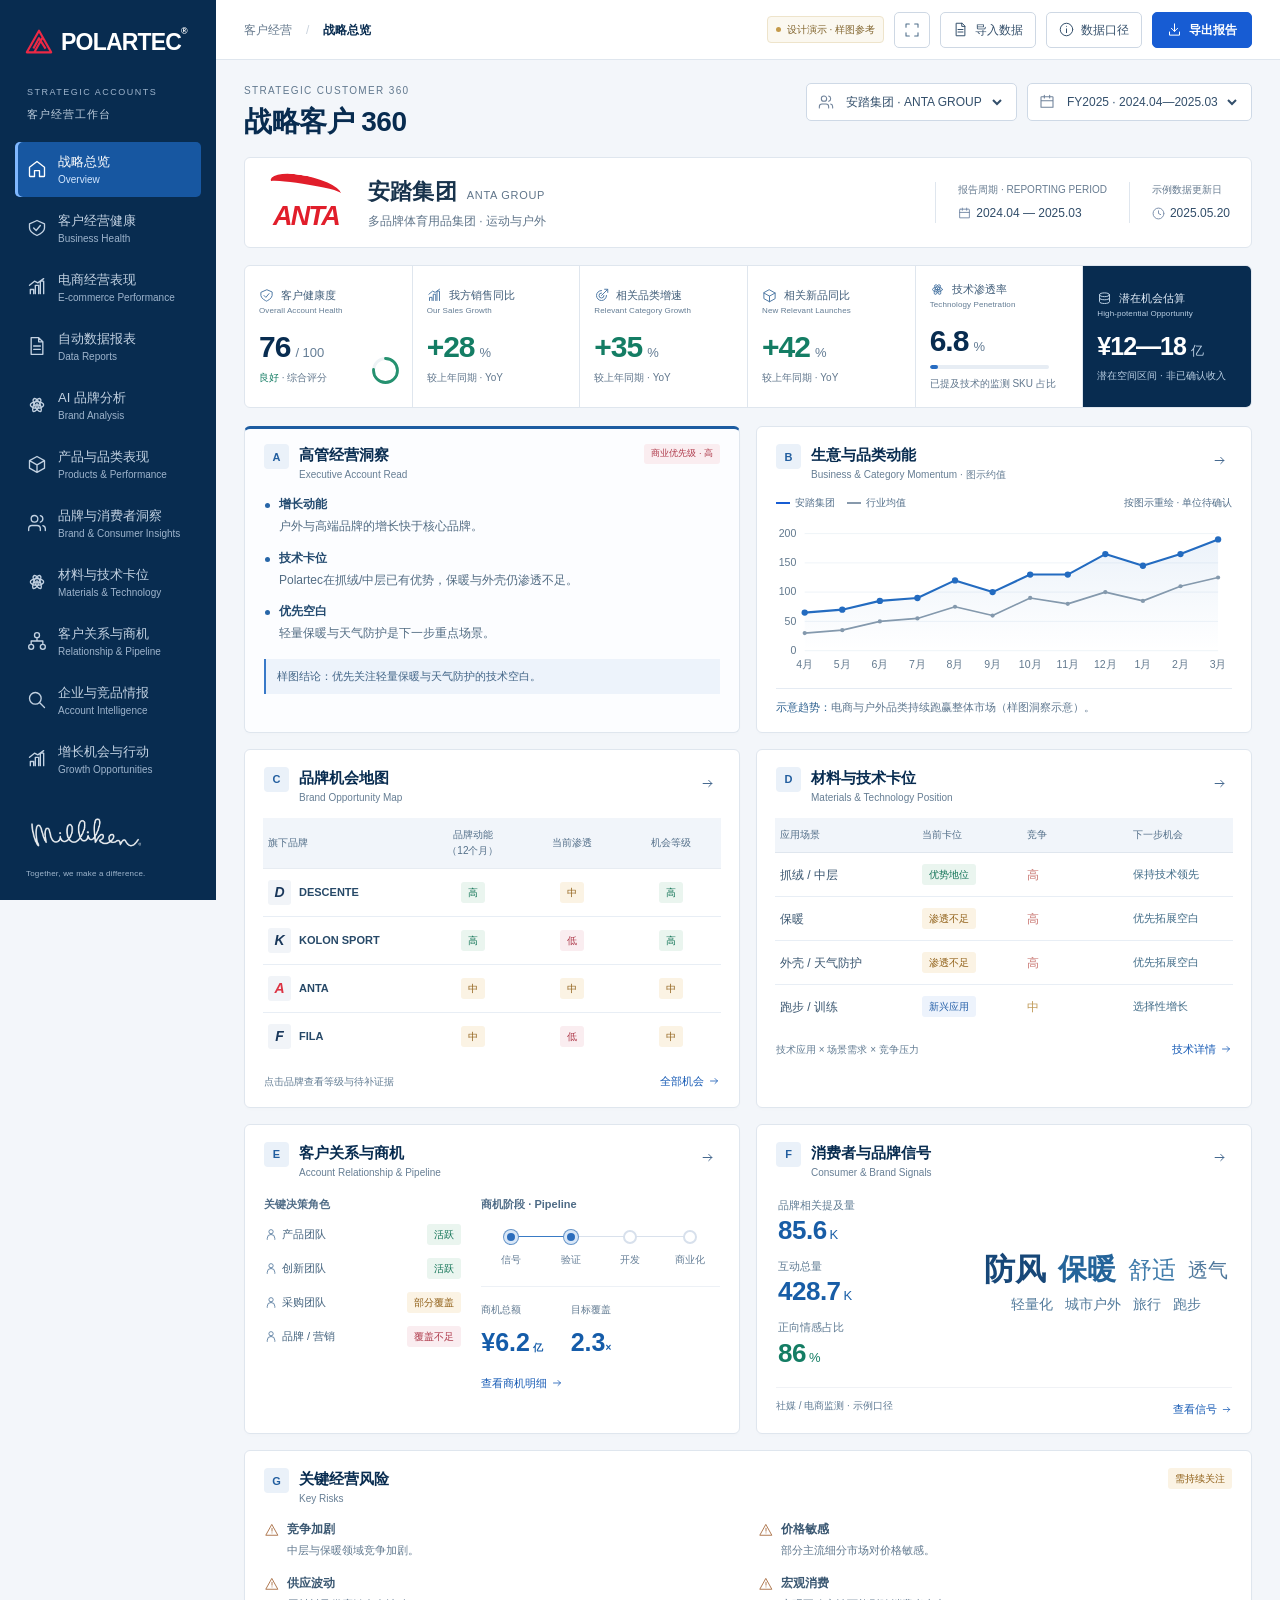
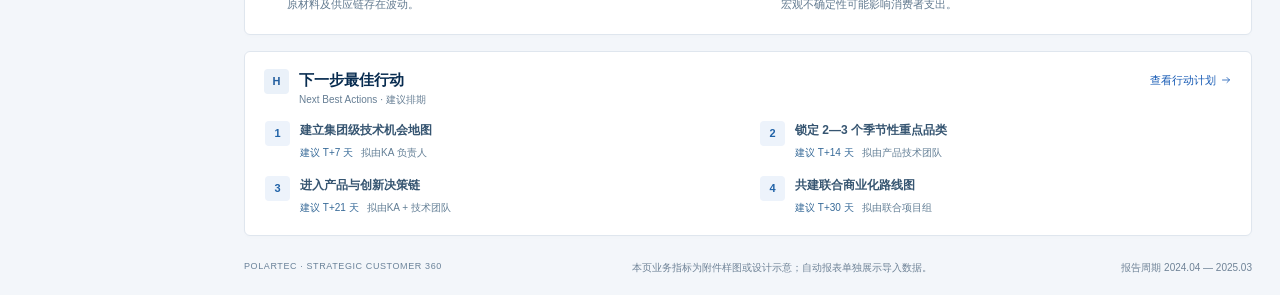
==== commit 643301c2: "Add data import reports and evidence-backed brand analysis demo" ====
--- a/index.html
+++ b/index.html
@@ -9,6 +9,7 @@
   <link rel="stylesheet" href="styles.css?v=20261030-design3">
   <link rel="stylesheet" href="business.css?v=20261030-design3">
   <link rel="stylesheet" href="executive.css?v=20261030-design3">
+  <link rel="stylesheet" href="reporting.css?v=20261030-report4">
 </head>
 <body>
   <aside class="sidebar" aria-label="主导航">
@@ -19,12 +20,12 @@
     <div class="sidebar-bottom"><div class="account-team"><span class="avatar">KA</span><div><strong>战略客户团队</strong><span>Polartec China</span></div></div><img src="milliken-logo.png" class="milliken" alt="Milliken"><div class="sidebar-caption">Together, we make a difference.</div></div>
   </aside>
   <div class="app-shell">
-    <header class="topbar"><div class="breadcrumb">客户经营 <span>/</span> <strong id="crumb">战略总览</strong></div><div class="topbar-tools"><span class="demo-label"><i></i> 设计演示 · 示例数据</span><button class="icon-button" id="present" title="会议展示模式" aria-label="开启会议展示模式"></button><button class="quiet-button" id="definitions"></button><button class="primary-button" id="export"></button></div></header>
+    <header class="topbar"><div class="breadcrumb">客户经营 <span>/</span> <strong id="crumb">战略总览</strong></div><div class="topbar-tools"><span class="demo-label"><i></i> 设计演示 · 示例数据</span><button class="icon-button" id="present" title="会议展示模式" aria-label="开启会议展示模式"></button><button class="quiet-button" id="quick-import" data-go="datahub" title="导入数据">导入数据</button><button class="quiet-button" id="definitions"></button><button class="primary-button" id="export"></button></div></header>
     <main id="main"></main>
     <footer><span>POLARTEC · STRATEGIC CUSTOMER 360</span><span>所有数值、评分、关系及建议均为设计示意，未连接真实业务数据。</span><span id="foot-period"></span></footer>
   </div>
   <div id="modal-root"></div><div id="toast" role="status" aria-live="polite"></div>
   <button id="exit-present" hidden>退出展示模式 <kbd>Esc</kbd></button>
-  <script src="jszip.min.js?v=20261030-design3"></script><script src="file-io.js?v=20261030-design3"></script><script src="data.js?v=20261030-design3"></script><script src="domain.js?v=20261030-design3"></script><script src="app.js?v=20261030-design3"></script><script src="business.js?v=20261030-design3"></script><script src="analysis-views.js?v=20261030-design3"></script><script src="integration.js?v=20261030-design3"></script>
+  <script src="jszip.min.js?v=20261030-report4"></script><script src="file-io.js?v=20261030-report4"></script><script src="data.js?v=20261030-report4"></script><script src="domain.js?v=20261030-report4"></script><script src="report-domain.js?v=20261030-report4"></script><script src="ai-config.js?v=20261030-report4"></script><script src="ai-client.js?v=20261030-report4"></script><script src="app.js?v=20261030-report4"></script><script src="business.js?v=20261030-report4"></script><script src="analysis-views.js?v=20261030-report4"></script><script src="integration.js?v=20261030-report4"></script><script src="reporting.js?v=20261030-report4"></script>
 </body>
 </html>
--- a/reporting.css
+++ b/reporting.css
@@ -0,0 +1,128 @@
+@media screen {
+  .section-letter:empty { display:none; }
+  .report-title-actions,.report-export-actions { display:flex;align-items:center;gap:10px;flex-wrap:wrap; }
+  .report-customer .customer-meta .meta-item { display:block; }
+  .report-customer .meta-item strong { font-variant-numeric:tabular-nums; }
+  .import-workflow { display:flex;gap:28px;align-items:center;padding:16px 20px;margin-bottom:18px;border:1px solid var(--line);border-radius:6px;background:#fff; }
+  .import-workflow>span { display:flex;gap:9px;align-items:center;color:#526f8b;font-size:12px; }
+  .import-workflow b { display:grid;place-items:center;width:23px;height:23px;border-radius:50%;font-size:11px;color:#1d63ad;background:#edf3fb; }
+  .import-options { display:flex;gap:25px;border:0;padding:0;margin:0 0 20px; }
+  .import-options legend { color:#3b5f80;font-size:12px;font-weight:600;margin-bottom:12px; }
+  .import-options label { display:block;font-size:12px;color:#3f6283;cursor:pointer; }
+  .import-options input { accent-color:var(--blue);vertical-align:middle;margin:0 7px 0 0; }
+  .import-options small { display:block;font-size:11px;line-height:1.7;color:#6b849c;margin:6px 0 0 23px; }
+  .report-ready { display:flex;justify-content:space-between;align-items:center;gap:16px;border:1px solid #d3e7df;background:#eff8f3;border-radius:6px;margin-bottom:18px;padding:14px 18px;color:#227455; }
+  .report-ready>div { display:flex;align-items:center;gap:10px;flex-wrap:wrap; }
+  .report-ready strong { font-size:13px;font-weight:600; }
+  .report-ready span { font-size:11px;color:#53846f; }
+  .report-layout { display:grid;grid-template-columns:minmax(0,1.2fr) minmax(0,1fr);gap:16px; }
+  .report-wide { grid-column:1/-1; }
+  .report-trend { padding:5px 14px 0; }
+  .report-trend svg { display:block;width:100%;height:auto;margin-top:15px; }
+  .report-trend text { font-size:11px;fill:#5f7b94;font-variant-numeric:tabular-nums; }
+  .report-layout .comparison-bar b small { margin-left:10px;font-size:10px;color:#6a849b;font-weight:400; }
+  .report-layout .comparison-bars { padding-top:5px; }
+  .report-coverage { display:grid;grid-template-columns:repeat(4,minmax(0,1fr));gap:20px;margin:4px 0 20px; }
+  .report-coverage>div { border-left:2px solid #d6e5f5;padding-left:13px; }
+  .report-coverage span { display:block;font-size:11px;color:#617f98; }
+  .report-coverage strong { display:block;font-size:24px;color:#1d5f9f;font-weight:650;font-variant-numeric:tabular-nums;margin-top:7px; }
+  .report-coverage strong small { font-size:11px;font-weight:400;color:#607f98; }
+  .report-notes { padding-left:18px;color:#5c7893;font-size:11px;line-height:1.9;margin:10px 0 16px; }
+  .report-notes li { padding-left:2px;margin-bottom:5px; }
+  .ai-state { display:flex;align-items:center;justify-content:space-between;gap:20px;background:#f0f4fb;border:1px solid #d8e3f3;border-radius:6px;padding:17px 20px;margin-bottom:18px; }
+  .ai-state>div { display:flex;align-items:center;gap:15px;color:#1f619e; }
+  .ai-state strong { font-size:14px;color:#2b5278; }
+  .ai-state p { font-size:11px;line-height:1.8;color:#617d97;margin:5px 0 0; }
+  .ai-state.is-live { background:#edf8f1;border-color:#cfe6d8; }
+  .analysis-summary { margin-bottom:16px; }
+  .analysis-summary .detail-card-body { padding-top:19px; }
+  .analysis-summary .detail-card-body>div { display:flex;align-items:baseline;gap:17px;flex-wrap:wrap; }
+  .analysis-brand { font-size:24px;color:var(--navy);font-weight:700;letter-spacing:-.3px; }
+  .analysis-summary p { margin:11px 0 0;color:#52738f; }
+  .brand-analysis-grid { display:grid;grid-template-columns:minmax(0,1.15fr) minmax(0,1fr);gap:16px;align-items:start; }
+  .analysis-side { display:grid;gap:16px;min-width:0; }
+  .analysis-item { padding:13px 0 17px;border-bottom:1px solid #e6edf5; }
+  .analysis-item:first-child { padding-top:1px; }
+  .analysis-item:last-child { border-bottom:0;padding-bottom:0; }
+  .analysis-item h4 { font-size:13px;color:#305c84;margin:0 0 9px;display:flex;gap:10px;align-items:center;flex-wrap:wrap;font-weight:600; }
+  .analysis-item p { font-size:12px;line-height:1.9;color:#5a7893;margin:0; }
+  .evidence-chips { display:inline-flex;gap:5px; }
+  .evidence-chips a { font-size:9px;line-height:1.5;color:#2868a6;background:#edf3fb;border:1px solid #dce7f5;border-radius:3px;padding:1px 5px; }
+  .evidence-chips a:hover { background:#daeafd; }
+  .evidence-register { margin-top:16px; }
+  .evidence-register tr:focus { outline:2px solid #77a4dc;outline-offset:-2px;background:#eff6ff; }
+  .evidence-register td:first-child { color:#235f9e;font-size:11px; }
+  body[data-page=reports] .data-table,body[data-page=brand-ai] .data-table { min-width:620px; }
+  body[data-page=brand-ai] .analysis-toolbar .analysis-filters select { min-width:155px; }
+}
+@media screen and (max-width:1150px) {
+  .report-customer { flex-wrap:wrap;gap:18px; }
+  .report-customer .customer-meta { width:100%;gap:22px; }
+  .report-customer .meta-item { padding-left:0;border:0; }
+  .brand-analysis-grid { grid-template-columns:1fr; }
+  .analysis-side { grid-template-columns:1fr 1fr;align-items:start; }
+}
+@media screen and (max-width:800px) {
+  .report-layout { grid-template-columns:1fr; }
+  .report-wide { grid-column:auto; }
+  .analysis-side { grid-template-columns:1fr; }
+  .import-options { flex-direction:column;gap:15px; }
+}
+@media screen and (max-width:680px) {
+  .report-title-actions { margin-top:13px;justify-content:space-between; }
+  .report-customer { gap:15px; }
+  .report-customer .customer-meta { display:flex;gap:14px;justify-content:space-between; }
+  .report-customer .meta-item span { font-size:9px; }
+  .report-customer .meta-item strong { font-size:10px; }
+  .report-customer .meta-item:last-child { display:none; }
+  .import-workflow { display:grid;grid-template-columns:1fr 1fr;gap:13px;padding:15px; }
+  .import-workflow>span { font-size:11px; }
+  .import-options label { font-size:11px; }
+  .import-options small { font-size:10px; }
+  .report-ready { display:block;padding:13px 14px; }
+  .report-ready>div { gap:8px; }
+  .report-ready span { display:block;width:100%;padding-left:27px;line-height:1.8;font-size:10px; }
+  .report-ready>.text-button { margin-top:8px;margin-left:27px; }
+  .report-export-actions { margin-top:14px;gap:8px; }
+  .report-export-actions .quiet-button,.report-export-actions .primary-button { font-size:11px;padding:0 10px; }
+  .report-layout { gap:13px; }
+  .report-trend { padding:5px 7px 0; }
+  .report-trend text { font-size:18px; }
+  .report-coverage { grid-template-columns:1fr 1fr;gap:20px 10px; }
+  .report-coverage strong { font-size:23px; }
+  .report-notes { font-size:11px; }
+  .ai-state { display:block;padding:16px; }
+  .ai-state>div { gap:10px;align-items:flex-start; }
+  .ai-state strong { font-size:13px; }
+  .ai-state p { font-size:11px; }
+  .ai-state>.badge { margin:12px 0 0 34px; }
+  .analysis-brand { font-size:23px; }
+  .analysis-summary .detail-card-body { padding-top:16px; }
+  .brand-analysis-grid { gap:13px; }
+  .analysis-side { gap:13px; }
+  .analysis-item h4 { font-size:12px; }
+  .analysis-item p { font-size:12px;line-height:1.85; }
+  .evidence-register { margin-top:13px; }
+  body[data-page=brand-ai] .analysis-toolbar .analysis-filters select { min-width:0; }
+}
+@media screen and (max-width:400px) {
+  .breadcrumb { font-size:0;gap:0; }
+  .breadcrumb>span { display:none; }
+  .breadcrumb strong { font-size:11px; }
+}
+@media print {
+  .import-workflow,.import-options,.report-title-actions,.report-export-actions,.ai-state .badge { display:none; }
+  .report-layout,.brand-analysis-grid { display:grid;grid-template-columns:1fr 1fr;gap:12px; }
+  .report-wide { grid-column:1/-1; }
+  .analysis-side { display:block; }
+  .analysis-side .card { margin-bottom:12px; }
+  .report-trend svg { width:100%;height:180px; }
+  .report-coverage { display:flex;justify-content:space-between; }
+  .report-ready,.ai-state,.analysis-summary { padding:12px;border:1px solid #dce6f1;margin-bottom:12px; }
+  .analysis-item { padding:8px 0; }
+  .analysis-item h4 { margin:0 0 5px;font-size:12px; }
+  .analysis-item p,.report-notes { font-size:11px;line-height:1.7; }
+  .analysis-brand { font-size:22px; }
+  .evidence-chips { font-size:9px; }
+  .evidence-register { margin-top:12px; }
+}
